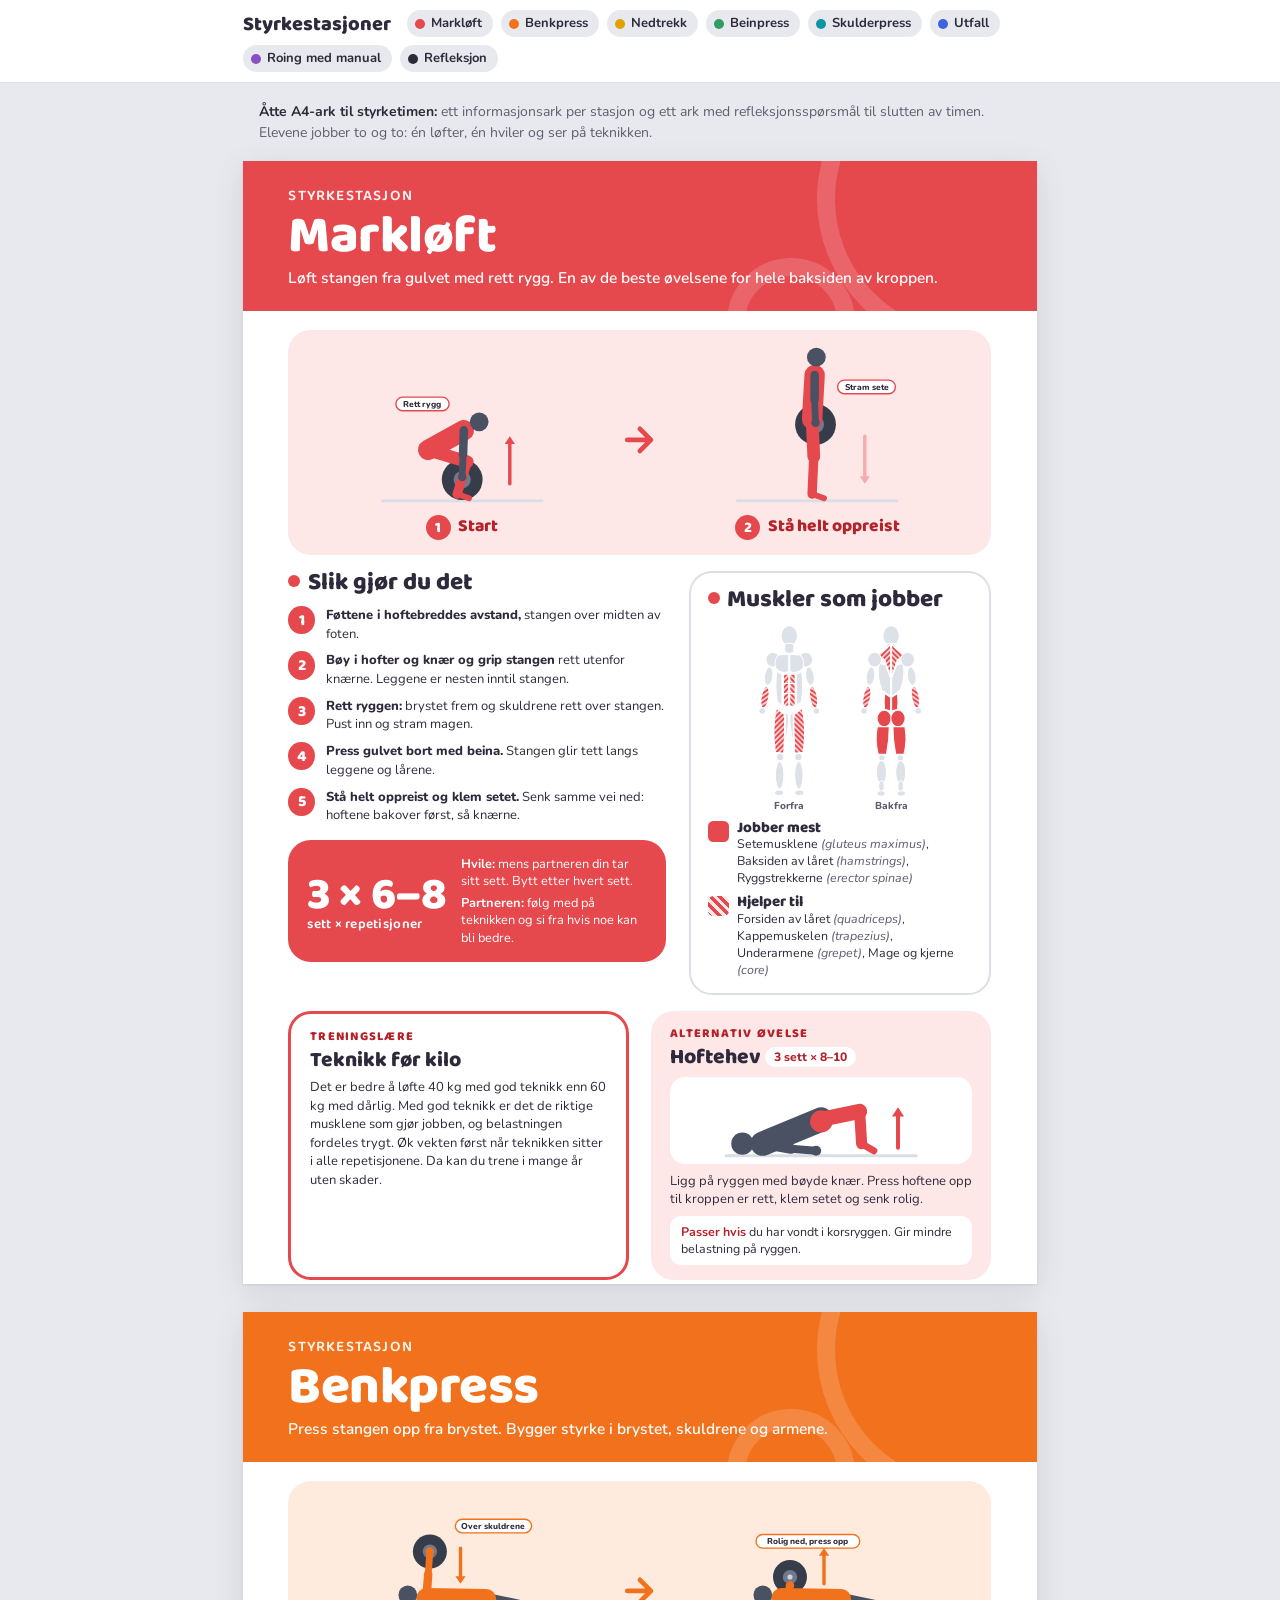
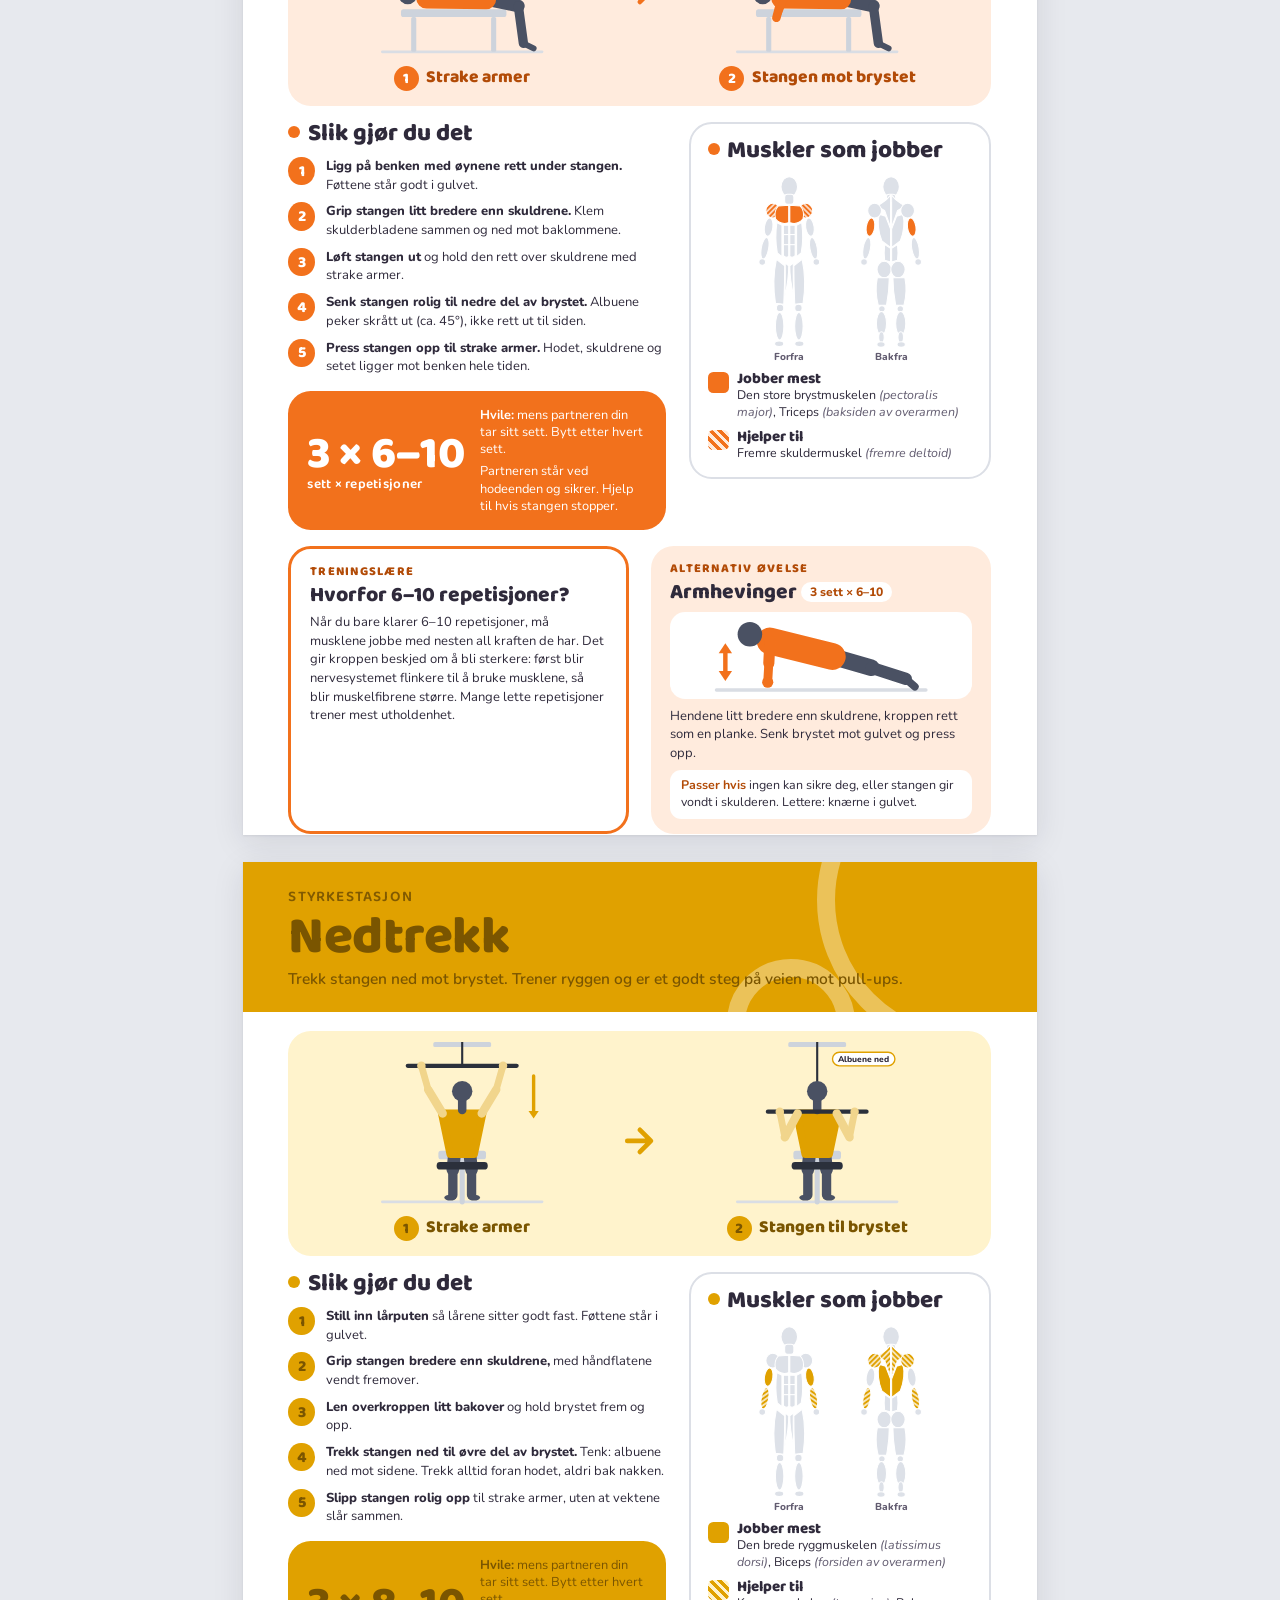
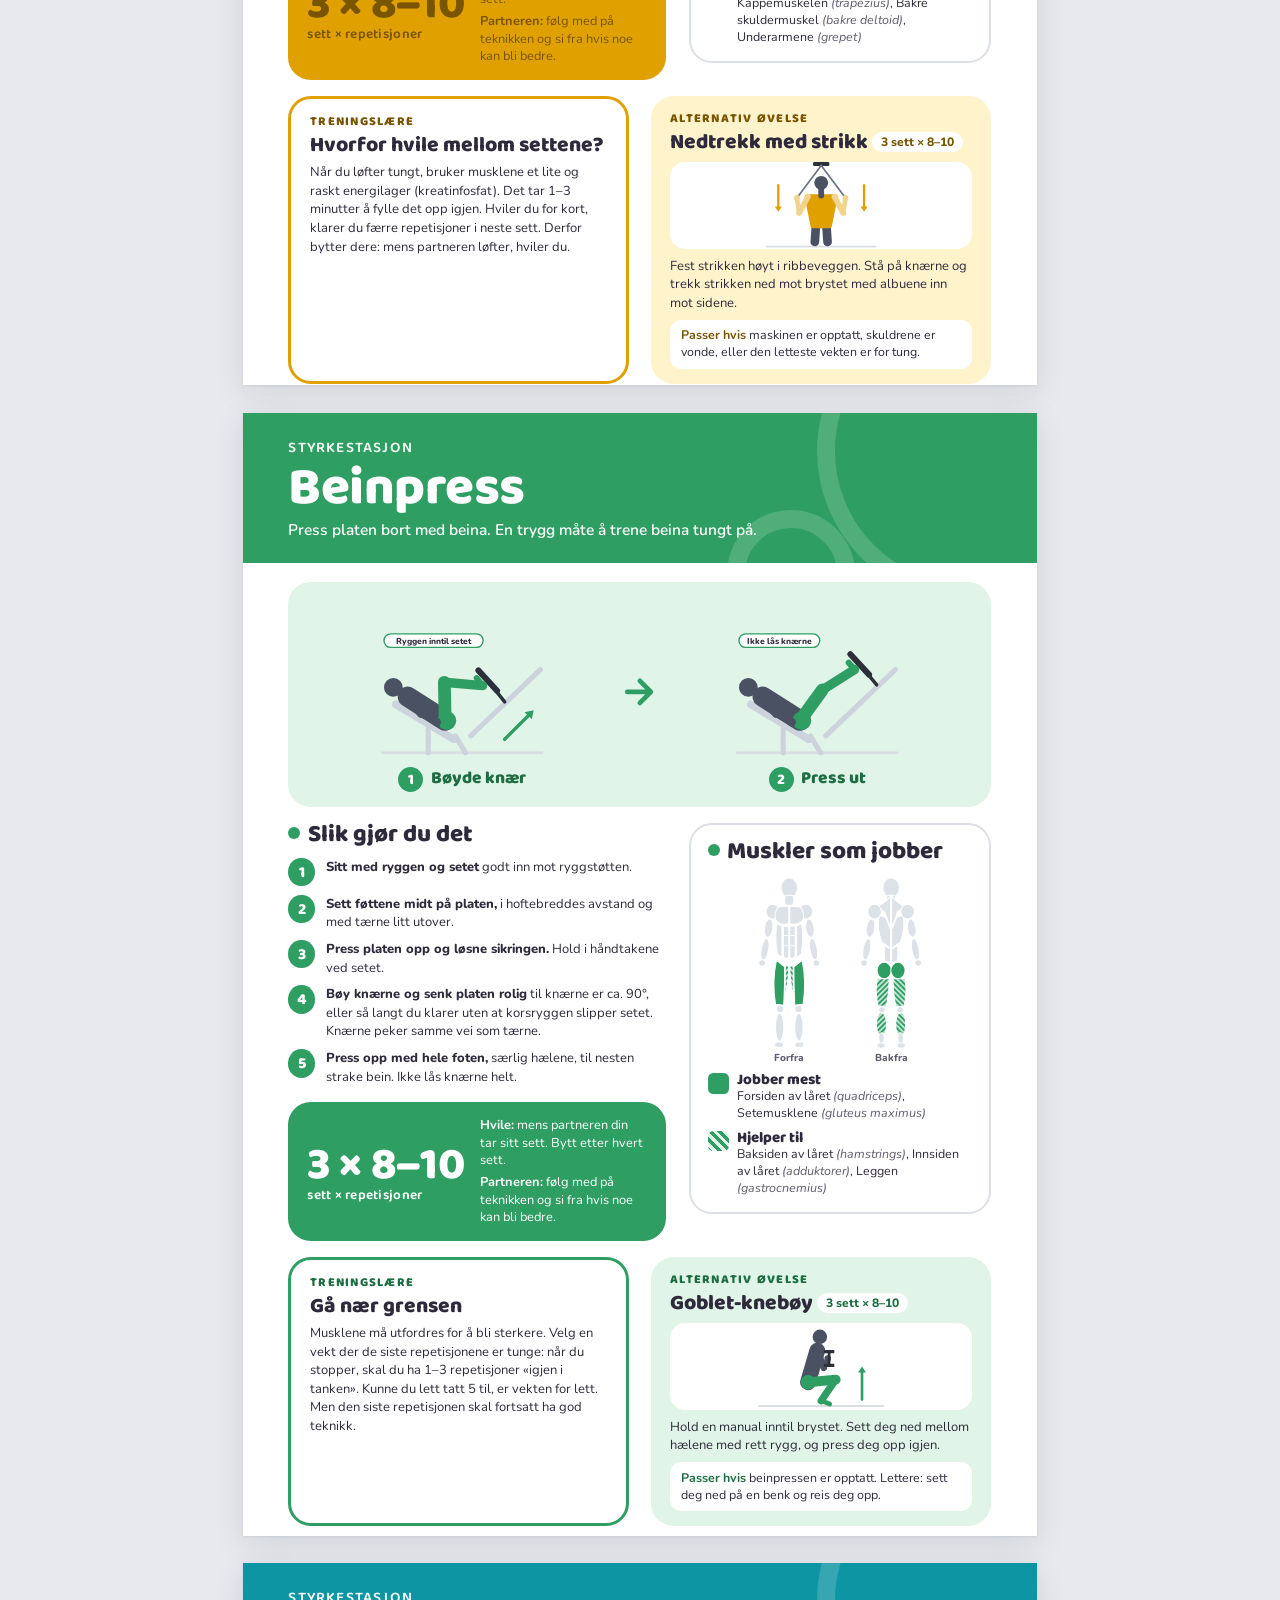
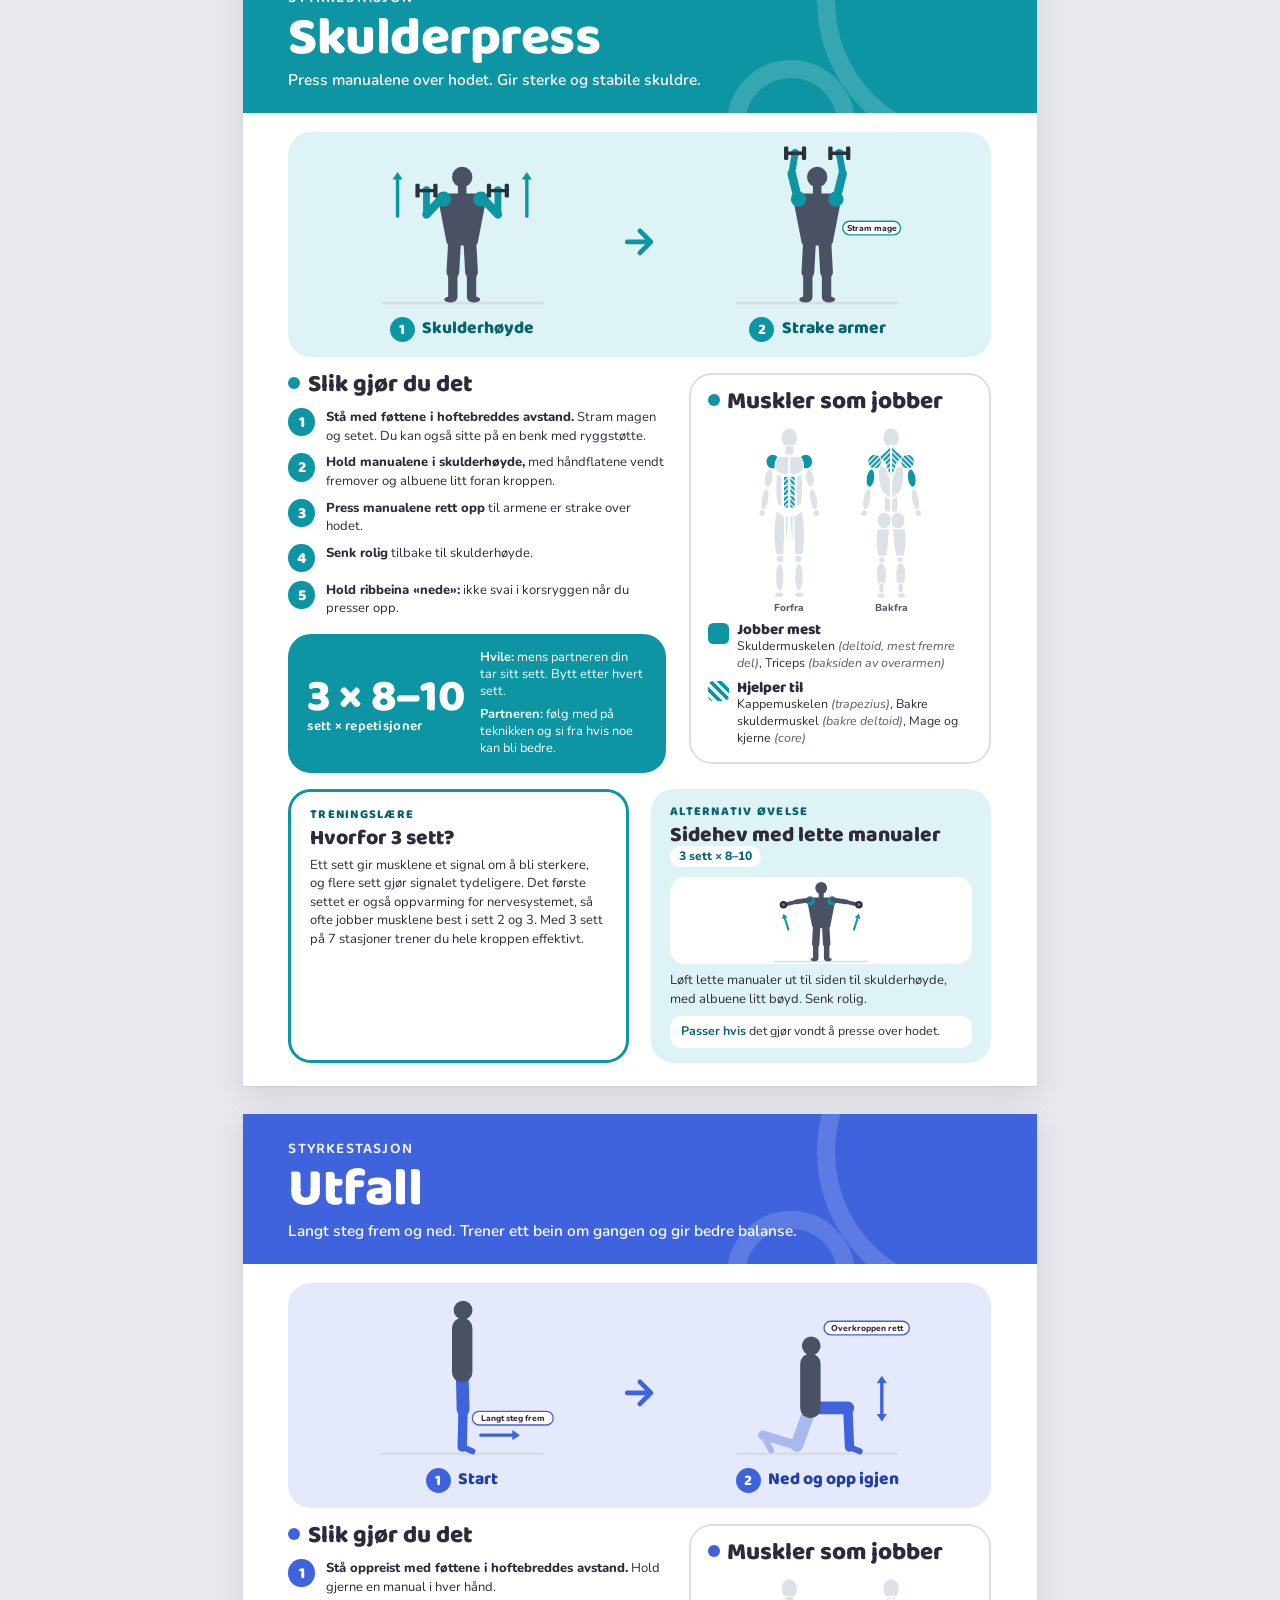
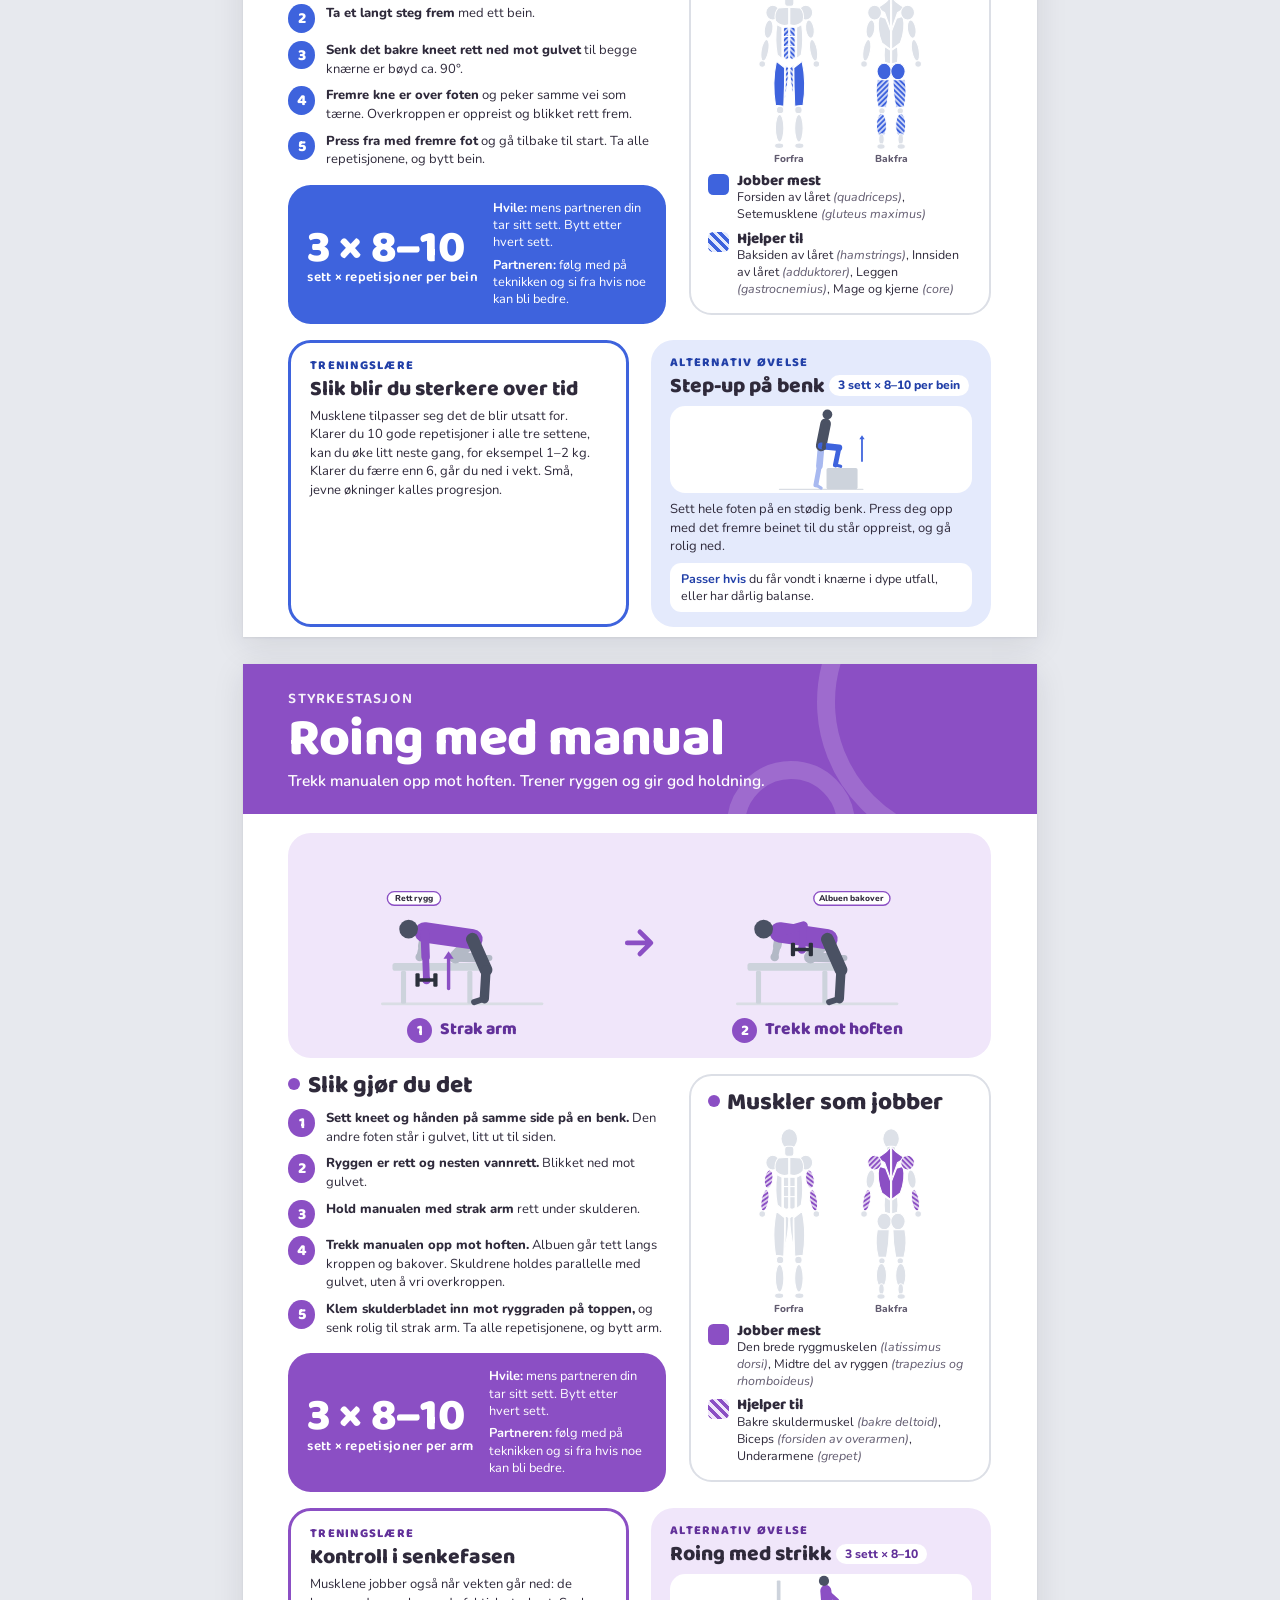
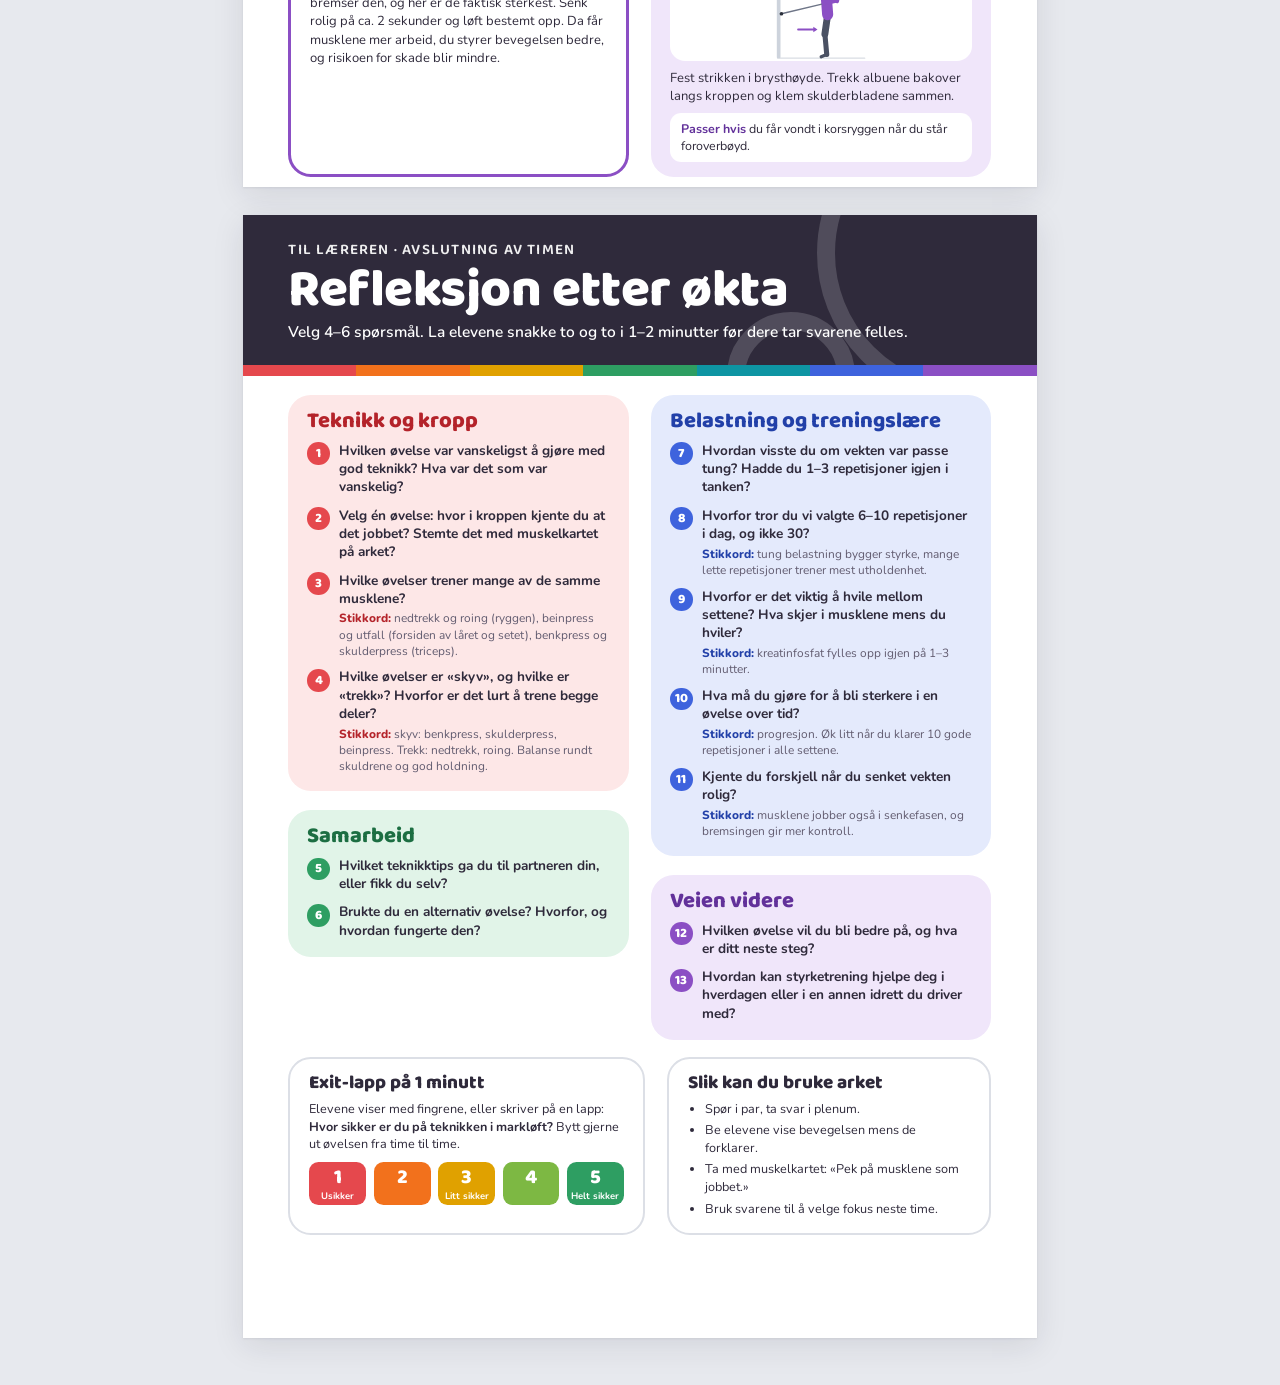
==== stasjonsark/stasjonsark.html @ d94f3e8e "Stasjonsark: sju øvelsesark og refleksjonsark for styrketimen Co-Authored-By: Claude Opus 5.5 <norep" ====
<!doctype html>
<html lang="nb">
<head>
<meta charset="utf-8">
<meta name="viewport" content="width=device-width, initial-scale=1, viewport-fit=cover">
<link rel="stylesheet" href="../src/fonts.css">
<!-- START -->
<title>Styrkestasjoner</title>
<style>
/* Utskriftsark i A4. Hvert ark måles i --mm (1/210 av arkbredden), så det skalerer på skjerm og blir nøyaktig A4 på papir.
   Hver øvelse har sin egen farge: --c (sterk), --cs (lys), --ci (tekst på lys bakgrunn). */
:root {
  --ink: #2F2A3B;
  --muted: #625C70;
  --paper: #FFFFFF;
  --desk: #E7E9EE;
  --line: #DCDFE6;
  --display: "Baloo 2", "Nunito", system-ui, sans-serif;
  --body: "Nunito", system-ui, sans-serif;
  color-scheme: light;
}
* { box-sizing: border-box; }
html { -webkit-print-color-adjust: exact; print-color-adjust: exact; }
body { margin: 0; background: var(--desk); color: var(--ink); font-family: var(--body); }

/* ---------- Skjermvisning: meny og stabel av ark ---------- */
.top {
  position: sticky; top: env(safe-area-inset-top, 0px); z-index: 5;
  background: var(--paper); border-bottom: 1px solid var(--line);
  padding-block: 10px; padding-inline: 16px;
}
.top-in { max-width: 210mm; margin: 0 auto; display: flex; flex-wrap: wrap; gap: 8px; align-items: center; }
.top h1 { font-family: var(--display); font-weight: 800; font-size: 20px; margin: 0 8px 0 0; line-height: 1; }
.chip {
  display: inline-flex; align-items: center; gap: 6px;
  font: 700 13px/1 var(--body); color: var(--ink); text-decoration: none;
  padding: 7px 11px 7px 8px; border-radius: 99px; background: var(--desk);
}
.chip::before { content: ""; width: 10px; height: 10px; border-radius: 50%; background: var(--c); }
.chip:hover, .chip:focus-visible { background: var(--cs); outline: 2px solid var(--c); outline-offset: 0; }
.intro { max-width: 210mm; margin: 18px auto 0; padding-inline: 16px; color: var(--muted); font-size: 14px; line-height: 1.5; }
.intro b { color: var(--ink); }
.stack { display: grid; gap: 28px; justify-items: center; padding-block: 18px 48px; padding-inline: 16px; }

/* ---------- Arket ---------- */
.sheet {
  width: min(210mm, 100%);
  aspect-ratio: 210 / 297;
  background: var(--paper);
  box-shadow: 0 1px 2px rgba(30,30,50,.08), 0 8px 30px rgba(30,30,50,.10);
  container-type: inline-size;
  overflow: hidden;
  scroll-margin-top: 70px;
}
.in {
  --mm: calc(100cqw / 210);
  height: 100%;
  display: flex; flex-direction: column;
  font-size: calc(var(--mm) * 3.55);
  line-height: 1.42;
}
.mm { font-size: calc(var(--mm) * 3.55); }

/* Toppfelt */
.head {
  background: var(--c);
  color: #fff;
  padding: calc(var(--mm)*6.5) calc(var(--mm)*12) calc(var(--mm)*6);
  position: relative; overflow: hidden;
}
.head .ring { position: absolute; border-radius: 50%; border: calc(var(--mm)*5) solid rgba(255,255,255,.16); }
.head .eyebrow { font-family: var(--display); font-weight: 600; font-size: calc(var(--mm)*4); letter-spacing: .08em; text-transform: uppercase; opacity: .92; }
.head h2 { font-family: var(--display); font-weight: 800; font-size: calc(var(--mm)*14); line-height: .9; margin: calc(var(--mm)*1.5) 0 calc(var(--mm)*2); letter-spacing: -.01em; text-wrap: balance; position: relative; }
.head p { margin: 0; font-size: calc(var(--mm)*4.1); font-weight: 600; max-width: calc(var(--mm)*175); position: relative; line-height: 1.3; }
.head.dark-text { color: var(--ci); }
.head.dark-text .ring { border-color: rgba(255,255,255,.35); }

.body { flex: 1; padding: calc(var(--mm)*5) calc(var(--mm)*12) calc(var(--mm)*7); display: flex; flex-direction: column; gap: calc(var(--mm)*4.2); min-height: 0; }

/* Illustrasjon */
.illu { background: var(--cs); border-radius: calc(var(--mm)*6); padding: calc(var(--mm)*3) calc(var(--mm)*6) calc(var(--mm)*4); display: grid; grid-template-columns: 1fr auto 1fr; align-items: center; gap: calc(var(--mm)*2); }
.pose { display: grid; justify-items: center; gap: calc(var(--mm)*1); }
.pose svg { width: 100%; height: calc(var(--mm)*45); display: block; }
.pose .lab { font-family: var(--display); font-weight: 800; font-size: calc(var(--mm)*4.6); color: var(--ci); display: flex; align-items: center; gap: calc(var(--mm)*2); line-height: 1; }
.pose .lab i { font-style: normal; width: calc(var(--mm)*6.6); height: calc(var(--mm)*6.6); border-radius: 50%; background: var(--c); color: #fff; display: grid; place-items: center; font-size: calc(var(--mm)*4); padding-top: calc(var(--mm)*.5); }
.dark-num .pose .lab i, .dark-num .steps li::before { color: var(--ci); }
.illu .then { width: calc(var(--mm)*10); height: calc(var(--mm)*10); color: var(--c); }

/* Midtre rad */
.mid { display: grid; grid-template-columns: 1.25fr 1fr; align-items: start; gap: calc(var(--mm)*6); }
h3 { font-family: var(--display); font-weight: 800; font-size: calc(var(--mm)*6.4); line-height: 1; margin: 0 0 calc(var(--mm)*3); color: var(--ink); }
h3 .dot { display: inline-block; width: .5em; height: .5em; border-radius: 50%; background: var(--c); margin-right: .3em; vertical-align: .08em; }
.steps { list-style: none; margin: 0; padding: 0; counter-reset: s; display: grid; gap: calc(var(--mm)*2.2); font-size: calc(var(--mm)*3.45); }
.steps li { counter-increment: s; display: grid; grid-template-columns: calc(var(--mm)*7) 1fr; gap: calc(var(--mm)*3); align-items: start; }
.steps li::before { content: counter(s); width: calc(var(--mm)*7); height: calc(var(--mm)*7); border-radius: 50%; background: var(--c); color: #fff; font-family: var(--display); font-weight: 800; font-size: calc(var(--mm)*4.2); display: grid; place-items: center; padding-top: calc(var(--mm)*.5); }
.steps b { font-weight: 800; }

.muscles { border: calc(var(--mm)*.6) solid var(--line); border-radius: calc(var(--mm)*6); padding: calc(var(--mm)*4) calc(var(--mm)*4.5) calc(var(--mm)*4); display: flex; flex-direction: column; }
.muscles svg { width: 100%; height: calc(var(--mm)*50); display: block; }
.legend { display: grid; gap: calc(var(--mm)*2); margin-top: calc(var(--mm)*2); }
.legend .row { display: grid; grid-template-columns: calc(var(--mm)*5.5) 1fr; gap: calc(var(--mm)*2.2); align-items: start; }
.legend .sw { width: calc(var(--mm)*5.5); height: calc(var(--mm)*5.5); border-radius: calc(var(--mm)*1.4); background: var(--c); margin-top: calc(var(--mm)*.3); }
.legend .sw.sec { background: repeating-linear-gradient(45deg, var(--c) 0 calc(var(--mm)*.9), var(--cs) calc(var(--mm)*.9) calc(var(--mm)*1.8)); }
.legend .k { font-family: var(--display); font-weight: 800; font-size: calc(var(--mm)*4); line-height: 1.1; }
.legend .v { font-size: calc(var(--mm)*3.3); line-height: 1.35; }
.legend .v em { font-style: italic; color: var(--muted); }

/* Nederste rad */
.low { display: grid; grid-template-columns: 1fr 1fr; gap: calc(var(--mm)*6); flex: 1; min-height: 0; }
.midl { display: flex; flex-direction: column; gap: calc(var(--mm)*4.2); }
.dose { background: var(--c); color: #fff; border-radius: calc(var(--mm)*6); padding: calc(var(--mm)*4) calc(var(--mm)*5); display: grid; grid-template-columns: auto 1fr; gap: calc(var(--mm)*4); align-items: center; }
.dose.dark-text { color: var(--ci); }
.dose .big { font-family: var(--display); font-weight: 800; font-size: calc(var(--mm)*12); line-height: .9; white-space: nowrap; padding-top: calc(var(--mm)*1); }
.dose .big small { display: block; font-size: calc(var(--mm)*3.6); font-weight: 600; letter-spacing: .02em; margin-top: calc(var(--mm)*.5); }
.dose p { margin: 0; font-size: calc(var(--mm)*3.4); line-height: 1.35; }
.dose p + p { margin-top: calc(var(--mm)*1.3); }
.theory { border: calc(var(--mm)*.8) solid var(--c); border-radius: calc(var(--mm)*6); padding: calc(var(--mm)*4) calc(var(--mm)*5); flex: 1; }
.eyebrow-s { font-family: var(--display); font-weight: 800; font-size: calc(var(--mm)*3.3); letter-spacing: .1em; text-transform: uppercase; color: var(--ci); }
.theory h4, .alt h4 { font-family: var(--display); font-weight: 800; font-size: calc(var(--mm)*5.6); line-height: 1.05; margin: calc(var(--mm)*.6) 0 calc(var(--mm)*1.8); }
.theory p, .alt p { margin: 0; font-size: calc(var(--mm)*3.45); line-height: 1.42; }
.theory p + p, .alt p + p { margin-top: calc(var(--mm)*1.6); }
.alt { background: var(--cs); border-radius: calc(var(--mm)*6); padding: calc(var(--mm)*4) calc(var(--mm)*5); display: flex; flex-direction: column; }
.alt svg { width: 100%; height: calc(var(--mm)*23); display: block; margin: calc(var(--mm)*.5) 0 calc(var(--mm)*2); background: var(--paper); border-radius: calc(var(--mm)*4); }
.alt .fit { background: var(--paper); border-radius: calc(var(--mm)*3); padding: calc(var(--mm)*2) calc(var(--mm)*3); margin-top: auto; font-size: calc(var(--mm)*3.3); line-height: 1.35; }
.alt .fit + .fit { margin-top: calc(var(--mm)*1.6); }
.alt .fit b { color: var(--ci); }
.altdose { font-family: var(--body); font-weight: 800; font-size: calc(var(--mm)*3.2); background: var(--paper); color: var(--ci); border-radius: 99px; padding: calc(var(--mm)*.6) calc(var(--mm)*2.4); white-space: nowrap; vertical-align: .2em; }
.alt .gap { flex: 1; min-height: calc(var(--mm)*2); }

/* ---------- Refleksjonsarket ---------- */
.refl .head { background: var(--ink); }
.stripes { display: flex; height: calc(var(--mm)*3); }
.stripes span { flex: 1; }
.refl .body { gap: calc(var(--mm)*4.5); }
.qgrid { display: grid; grid-template-columns: 1fr 1fr; gap: calc(var(--mm)*5) calc(var(--mm)*6); }
.qblock { border-radius: calc(var(--mm)*6); padding: calc(var(--mm)*4) calc(var(--mm)*5) calc(var(--mm)*4.5); background: var(--cs); }
.qblock h3 { font-size: calc(var(--mm)*5.8); margin-bottom: calc(var(--mm)*2.6); color: var(--ci); }
.qblock ol { margin: 0; padding: 0; list-style: none; display: grid; gap: calc(var(--mm)*2.6); }
.qblock li { display: grid; grid-template-columns: calc(var(--mm)*6) 1fr; gap: calc(var(--mm)*2.4); }
.qblock li > i { font-style: normal; width: calc(var(--mm)*6); height: calc(var(--mm)*6); border-radius: 50%; background: var(--c); color: #fff; font-family: var(--display); font-weight: 800; font-size: calc(var(--mm)*3.5); display: grid; place-items: center; padding-top: calc(var(--mm)*.4); margin-top: calc(var(--mm)*.2); }
.qblock .q { font-weight: 700; font-size: calc(var(--mm)*3.6); line-height: 1.35; }
.qblock .h { font-size: calc(var(--mm)*3.15); color: var(--muted); line-height: 1.35; margin-top: calc(var(--mm)*.6); }
.qblock .h b { color: var(--ci); font-weight: 800; }
.tips { display: grid; grid-template-columns: 1.1fr 1fr; gap: calc(var(--mm)*6); }
.tip { border: calc(var(--mm)*.6) solid var(--line); border-radius: calc(var(--mm)*6); padding: calc(var(--mm)*4) calc(var(--mm)*5); }
.tip h4 { font-family: var(--display); font-weight: 800; font-size: calc(var(--mm)*5); margin: 0 0 calc(var(--mm)*1.5); line-height: 1.05; }
.tip p, .tip li { font-size: calc(var(--mm)*3.35); line-height: 1.4; margin: 0; }
.tip ul { margin: 0; padding-left: calc(var(--mm)*4.5); display: grid; gap: calc(var(--mm)*1); }
.scale { display: flex; gap: calc(var(--mm)*2); margin-top: calc(var(--mm)*2.5); }
.scale span { flex: 1; text-align: center; border-radius: calc(var(--mm)*2.5); padding: calc(var(--mm)*1.6) 0 calc(var(--mm)*1); font-family: var(--display); font-weight: 800; font-size: calc(var(--mm)*5.4); line-height: 1; color: #fff; }
.scale span small { display: block; font-family: var(--body); font-weight: 700; font-size: calc(var(--mm)*2.5); margin-top: calc(var(--mm)*.6); line-height: 1.1; }

@media (prefers-reduced-motion: no-preference) { html { scroll-behavior: smooth; } }

/* ---------- Utskrift ---------- */
@page { size: A4; margin: 0; }
@media print {
  body { background: #fff; }
  .top, .intro { display: none; }
  .stack { display: block; padding: 0; }
  .sheet { width: 210mm; height: 297mm; aspect-ratio: auto; box-shadow: none; break-after: page; }
  .sheet:last-child { break-after: auto; }
}
</style>
</head>
<body>
<header class="top">
  <nav class="top-in" id="nav" aria-label="Øvelser"><h1>Styrkestasjoner</h1></nav>
</header>
<p class="intro"><b>Åtte A4-ark til styrketimen:</b> ett informasjonsark per stasjon og ett ark med refleksjonsspørsmål til slutten av timen. Elevene jobber to og to: én løfter, én hviler og ser på teknikken.</p>
<main class="stack" id="stack"></main>

<script>
/* ============ Farger og tegnehjelpere ============ */
const NEUTRAL = { body: "#4A5163", far: "#B3B9C6", eq: "#2B303B", eq2: "#CDD3DC", plate: "#363C4A", hub: "#717A8C", floor: "#D9DDE4", band: "#6E7587" };

function tint(hex, a) { // blander fargen med hvitt; a = andel farge
  const n = parseInt(hex.slice(1), 16), r = n >> 16, g = (n >> 8) & 255, b = n & 255;
  const m = (c) => Math.round(c * a + 255 * (1 - a)).toString(16).padStart(2, "0");
  return "#" + m(r) + m(g) + m(b);
}

function pen(hi) {
  const P = NEUTRAL, hi2 = tint(hi, .45);
  const ln = (a, b, w, c) => `<line x1="${a[0]}" y1="${a[1]}" x2="${b[0]}" y2="${b[1]}" stroke="${c}" stroke-width="${w}" stroke-linecap="round"/>`;
  const circ = (p, r, c) => `<circle cx="${p[0]}" cy="${p[1]}" r="${r}" fill="${c}"/>`;
  const rect = (x, y, w, h, c, rx = 2) => `<rect x="${x}" y="${y}" width="${w}" height="${h}" rx="${rx}" fill="${c}"/>`;
  const d = {
    hi, hi2, ...P, ln, circ, rect,
    floor: (y) => ln([6, y], [194, y], 3, P.floor),
    leg: (h, k, a, t, c) => ln(h, k, 15, c) + ln(k, a, 11, c) + ln(a, t, 7, c),
    arm: (s, e, h, c) => ln(s, e, 10, c) + ln(e, h, 8, c) + circ(h, 5, c),
    torso: (h, s, c) => ln(h, s, 24, c),
    head: (p, c) => circ(p, 11, c),
    plate: (p, r) => circ(p, r, P.plate) + circ(p, r * .42, P.hub) + circ(p, 3, P.eq2),
    dbH: (p) => ln([p[0] - 8, p[1]], [p[0] + 8, p[1]], 4, P.eq) + rect(p[0] - 13, p[1] - 8, 5, 16, P.eq, 1.5) + rect(p[0] + 8, p[1] - 8, 5, 16, P.eq, 1.5),
    dbV: (p) => ln([p[0], p[1] - 8], [p[0], p[1] + 8], 4, P.eq) + rect(p[0] - 8, p[1] - 13, 16, 5, P.eq, 1.5) + rect(p[0] - 8, p[1] + 8, 16, 5, P.eq, 1.5),
    dbEnd: (p) => circ(p, 7.5, P.eq) + circ(p, 3, P.hub),
    arrow(a, b, c, both) {
      const dx = b[0] - a[0], dy = b[1] - a[1], L = Math.hypot(dx, dy), ux = dx / L, uy = dy / L, nx = -uy, ny = ux;
      const head = (p, s) => `<polygon points="${p[0]},${p[1]} ${p[0] - s * 9 * ux + 6 * nx},${p[1] - s * 9 * uy + 6 * ny} ${p[0] - s * 9 * ux - 6 * nx},${p[1] - s * 9 * uy - 6 * ny}" fill="${c}"/>`;
      const a2 = both ? [a[0] + 6 * ux, a[1] + 6 * uy] : a, b2 = [b[0] - 6 * ux, b[1] - 6 * uy];
      return ln(a2, b2, 4, c) + head(b, 1) + (both ? head(a, -1) : "");
    },
    tag(x, y, text) {
      const w = text.length * 5.4 + 14;
      return `<g><rect x="${x}" y="${y - 8}" width="${w}" height="16" rx="8" fill="#fff" stroke="${hi}" stroke-width="1.6"/><text x="${x + w / 2}" y="${y + 3.6}" text-anchor="middle" font-family="Nunito, sans-serif" font-weight="800" font-size="10" fill="#2F2A3B">${text}</text></g>`;
    },
    // Figur forfra
    ftorso: (cx, sy, wy, c) => `<path d="M${cx - 24},${sy} L${cx + 24},${sy} L${cx + 14},${wy} L${cx - 14},${wy} Z" fill="${c}" stroke="${c}" stroke-width="9" stroke-linejoin="round"/>`,
    fhead: (cx, y, c) => ln([cx, y], [cx, y + 22], 10, c) + circ([cx, y], 12, c),
    flegs(hy, ky, ay, c, kneel) {
      let s = ln([91, hy], [89, ky], 15, c) + ln([109, hy], [111, ky], 15, c);
      if (!kneel) s += ln([89, ky], [89, ay], 11, c) + ln([111, ky], [111, ay], 11, c) + `<ellipse cx="86" cy="${ay + 3}" rx="7" ry="3.5" fill="${c}"/><ellipse cx="114" cy="${ay + 3}" rx="7" ry="3.5" fill="${c}"/>`;
      return s;
    },
  };
  return d;
}

function poseSvg(color, pose) {
  const d = pen(color);
  return `<svg viewBox="${pose.vb || "0 0 200 200"}" role="img" aria-label="${pose.label}">${pose.draw(d)}</svg>`;
}

/* ============ Muskelkart (forfra og bakfra) ============ */
const MAP = {
  front: {
    mid: `<ellipse cx="50" cy="14" rx="9" ry="11" class="n"/><rect x="45" y="22" width="10" height="11" rx="3" class="n"/>`,
    side: [
      ["delts_f", `<ellipse cx="32" cy="40" rx="7.5" ry="8"/>`],
      ["pecs", `<path d="M49.4,34 L38,35 Q33,40 35,49 Q41,56 49.4,53 Z"/>`],
      ["biceps", `<ellipse cx="27.5" cy="58" rx="4.6" ry="10" transform="rotate(8 27.5 58)"/>`],
      ["forearms", `<ellipse cx="23.5" cy="81" rx="4" ry="12" transform="rotate(10 23.5 81)"/>`],
      ["", `<circle cx="20.5" cy="96" r="3.6"/>`],
      ["abs", `<path d="M43.6,56 L49.4,56 L49.4,90 Q46,92 43.6,89 Z"/>`],
      ["obliques", `<path d="M42,56 L36.5,53 Q34,70 37,86 L42,90 Z"/>`],
      ["quads", `<path d="M36,93 Q31,116 35,141 L44,142 Q45,120 45,100 Z"/>`],
      ["adductors", `<path d="M45.6,97 L49.4,100 Q49.6,114 45,134 Q46,118 45.6,97 Z"/>`],
      ["", `<circle cx="40" cy="146" r="4"/>`],
      ["", `<ellipse cx="39.5" cy="166" rx="4.6" ry="15"/>`],
      ["", `<ellipse cx="39" cy="185" rx="5" ry="3"/>`],
    ],
    deco: `<g stroke="#fff" stroke-width="1.2"><line x1="43.6" y1="66" x2="56.4" y2="66"/><line x1="43.6" y1="77" x2="56.4" y2="77"/></g>`,
  },
  back: {
    mid: `<ellipse cx="50" cy="14" rx="9" ry="11" class="n"/><rect x="45" y="22" width="10" height="9" rx="3" class="n"/>`,
    side: [
      ["lats", `<path d="M37,44 Q34,58 40,73 L49.4,80 L49.4,60 L44,46 Z"/>`],
      ["traps", `<path d="M49.4,23 L45,28 Q40,32 35,35 L43,40 L49.4,58 Z"/>`],
      ["delts_b", `<ellipse cx="32" cy="40" rx="7.5" ry="8"/>`],
      ["triceps", `<ellipse cx="27.5" cy="58" rx="4.6" ry="10" transform="rotate(8 27.5 58)"/>`],
      ["forearms", `<ellipse cx="23.5" cy="81" rx="4" ry="12" transform="rotate(10 23.5 81)"/>`],
      ["", `<circle cx="20.5" cy="96" r="3.6"/>`],
      ["lowerback", `<path d="M49.4,81 L43,77 Q42,86 43,94 L49.4,96 Z"/>`],
      ["glutes", `<ellipse cx="42.5" cy="104" rx="7.8" ry="9"/>`],
      ["hamstrings", `<path d="M35,113 Q32,128 36,143 L45,143 Q48,127 48,113 Z"/>`],
      ["", `<circle cx="40" cy="147" r="3.5"/>`],
      ["calves", `<ellipse cx="39.5" cy="163" rx="5.5" ry="13"/>`],
      ["", `<ellipse cx="39.5" cy="178" rx="3" ry="6"/>`],
      ["", `<ellipse cx="39" cy="186" rx="4.5" ry="3"/>`],
    ],
    deco: "",
  },
};

function muscleSvg(id, color, prim, sec) {
  const soft = tint(color, .28);
  const fill = (k) => prim.includes(k) ? color : sec.includes(k) ? `url(#h-${id})` : "#DDE1E8";
  const view = (v) => {
    const parts = MAP[v].side.map(([k, el]) => el.replace(/^<(\w+)/, `<$1 fill="${fill(k)}"`)).join("");
    return `<g stroke="#fff" stroke-width="1.1">${MAP[v].mid.replaceAll('class="n"', 'fill="#DDE1E8"')}${parts}<g transform="translate(100 0) scale(-1 1)">${parts}</g></g>${MAP[v].deco}`;
  };
  return `<svg viewBox="0 0 215 206" role="img" aria-label="Muskelkart forfra og bakfra">
    <defs><pattern id="h-${id}" width="4" height="4" patternUnits="userSpaceOnUse" patternTransform="rotate(45)"><rect width="4" height="4" fill="${soft}"/><rect width="2" height="4" fill="${color}"/></pattern></defs>
    <g transform="translate(2 0)">${view("front")}</g>
    <g transform="translate(113 0)">${view("back")}</g>
    <text x="52" y="203" text-anchor="middle" font-family="Baloo 2, sans-serif" font-weight="800" font-size="11" fill="#625C70">Forfra</text>
    <text x="163" y="203" text-anchor="middle" font-family="Baloo 2, sans-serif" font-weight="800" font-size="11" fill="#625C70">Bakfra</text>
  </svg>`;
}

/* ============ Øvelsene ============ */
const M = {
  glutes: ["Setemusklene", "gluteus maximus"],
  hamstrings: ["Baksiden av låret", "hamstrings"],
  lowerback: ["Ryggstrekkerne", "erector spinae"],
  quads: ["Forsiden av låret", "quadriceps"],
  traps: ["Kappemuskelen", "trapezius"],
  forearms: ["Underarmene", "grepet"],
  abs: ["Mage og kjerne", "core"],
  obliques: ["Skrå magemuskler", "obliques"],
  pecs: ["Den store brystmuskelen", "pectoralis major"],
  triceps: ["Triceps", "baksiden av overarmen"],
  delts_f: ["Fremre skuldermuskel", "fremre deltoid"],
  delts_b: ["Bakre skuldermuskel", "bakre deltoid"],
  lats: ["Den brede ryggmuskelen", "latissimus dorsi"],
  biceps: ["Biceps", "forsiden av overarmen"],
  adductors: ["Innsiden av låret", "adduktorer"],
  calves: ["Leggen", "gastrocnemius"],
};

const EX = [
{
  id: "markloft", name: "Markløft", color: "#E5484D", soft: "#FDE7E7", ink: "#B4232A",
  sub: "Løft stangen fra gulvet med rett rygg. En av de beste øvelsene for hele baksiden av kroppen.",
  reps: "6–8",
  poses: [
    { label: "Start", draw: (d) => d.floor(188) + d.plate([100, 163], 24) + d.leg([60, 128], [106, 142], [94, 180], [108, 185], d.hi) + d.torso([60, 128], [102, 105], d.hi) + d.head([120, 95], d.body) + d.arm([102, 105], [101, 134], [100, 160], d.body) + d.arrow([156, 168], [156, 112], d.hi) + d.tag(22, 74, "Rett rygg") },
    { label: "Stå helt oppreist", draw: (d) => d.floor(188) + d.plate([98, 98], 24) + d.leg([94, 92], [96, 136], [94, 180], [108, 185], d.hi) + d.torso([94, 92], [97, 40], d.hi) + d.head([99, 19], d.body) + d.arm([97, 40], [97, 69], [98, 96], d.body) + d.arrow([156, 112], [156, 168], d.hi2) + d.tag(124, 54, "Stram sete") },
  ],
  prim: ["glutes", "hamstrings", "lowerback"], sec: ["quads", "traps", "forearms", "abs"],
  steps: [
    ["Føttene i hoftebreddes avstand,", "stangen over midten av foten."],
    ["Bøy i hofter og knær og grip stangen", "rett utenfor knærne. Leggene er nesten inntil stangen."],
    ["Rett ryggen:", "brystet frem og skuldrene rett over stangen. Pust inn og stram magen."],
    ["Press gulvet bort med beina.", "Stangen glir tett langs leggene og lårene."],
    ["Stå helt oppreist og klem setet.", "Senk samme vei ned: hoftene bakover først, så knærne."],
  ],
  theory: { t: "Teknikk før kilo", p: [
    "Det er bedre å løfte 40 kg med god teknikk enn 60 kg med dårlig. Med god teknikk er det de riktige musklene som gjør jobben, og belastningen fordeles trygt. Øk vekten først når teknikken sitter i alle repetisjonene. Da kan du trene i mange år uten skader.",
  ]},
  alt: { name: "Hoftehev", vb: "0 62 200 86",
    draw: (d) => d.floor(140) + d.arm([42, 128], [70, 133], [95, 135], d.body) + d.torso([100, 104], [42, 128], d.body) + d.leg([100, 104], [138, 96], [140, 128], [152, 135], d.hi) + d.circ([100, 106], 11, d.hi) + d.head([22, 128], d.body) + d.arrow([176, 132], [176, 92], d.hi),
    text: "Ligg på ryggen med bøyde knær. Press hoftene opp til kroppen er rett, klem setet og senk rolig.",
    fit: "du har vondt i korsryggen. Gir mindre belastning på ryggen.",
    reps: "3 sett × 8–10" },
},
{
  id: "benkpress", name: "Benkpress", color: "#F2711C", soft: "#FFEBDD", ink: "#B24B07",
  sub: "Press stangen opp fra brystet. Bygger styrke i brystet, skuldrene og armene.",
  reps: "6–10", partner: "Partneren står ved hodeenden og sikrer. Hjelp til hvis stangen stopper.",
  poses: [
    { label: "Strake armer", draw: (d) => d.floor(188) + d.rect(28, 138, 124, 9, d.eq2, 3) + d.rect(40, 147, 6, 41, d.eq2) + d.rect(134, 147, 6, 41, d.eq2) + d.plate([62, 70], 20) + d.leg([128, 126], [166, 134], [172, 178], [184, 184], d.body) + d.torso([128, 126], [58, 125], d.hi) + d.head([36, 121], d.body) + d.arm([58, 125], [60, 97], [62, 70], d.hi) + d.arrow([98, 66], [98, 108], d.hi) + d.tag(92, 40, "Over skuldrene") },
    { label: "Stangen mot brystet", draw: (d) => d.floor(188) + d.rect(28, 138, 124, 9, d.eq2, 3) + d.rect(40, 147, 6, 41, d.eq2) + d.rect(134, 147, 6, 41, d.eq2) + d.plate([68, 100], 20) + d.leg([128, 126], [166, 134], [172, 178], [184, 184], d.body) + d.torso([128, 126], [58, 125], d.hi) + d.head([36, 121], d.body) + d.arm([58, 125], [52, 148], [68, 110], d.hi) + d.arrow([108, 108], [108, 66], d.hi) + d.tag(28, 58, "Rolig ned, press opp") },
  ],
  prim: ["pecs", "triceps"], sec: ["delts_f"],
  steps: [
    ["Ligg på benken med øynene rett under stangen.", "Føttene står godt i gulvet."],
    ["Grip stangen litt bredere enn skuldrene.", "Klem skulderbladene sammen og ned mot baklommene."],
    ["Løft stangen ut", "og hold den rett over skuldrene med strake armer."],
    ["Senk stangen rolig til nedre del av brystet.", "Albuene peker skrått ut (ca. 45°), ikke rett ut til siden."],
    ["Press stangen opp til strake armer.", "Hodet, skuldrene og setet ligger mot benken hele tiden."],
  ],
  theory: { t: "Hvorfor 6–10 repetisjoner?", p: [
    "Når du bare klarer 6–10 repetisjoner, må musklene jobbe med nesten all kraften de har. Det gir kroppen beskjed om å bli sterkere: først blir nervesystemet flinkere til å bruke musklene, så blir muskelfibrene større. Mange lette repetisjoner trener mest utholdenhet.",
  ]},
  alt: { name: "Armhevinger", vb: "0 70 200 78",
    draw: (d) => d.floor(140) + d.leg([110, 110], [145, 120], [176, 130], [184, 137], d.body) + d.torso([110, 110], [54, 96], d.hi) + d.head([36, 90], d.body) + d.arm([54, 96], [53, 116], [52, 133], d.hi) + d.arrow([14, 98], [14, 132], d.hi, true),
    text: "Hendene litt bredere enn skuldrene, kroppen rett som en planke. Senk brystet mot gulvet og press opp.",
    fit: "ingen kan sikre deg, eller stangen gir vondt i skulderen. Lettere: knærne i gulvet.",
    reps: "3 sett × 6–10" },
},
{
  id: "nedtrekk", name: "Nedtrekk", color: "#E0A100", soft: "#FFF3CC", ink: "#7A5500", darkText: true,
  sub: "Trekk stangen ned mot brystet. Trener ryggen og er et godt steg på veien mot pull-ups.",
  reps: "8–10",
  poses: [
    { label: "Strake armer", draw: (d) => d.floor(188) + d.rect(66, 0, 68, 6, d.eq2, 2) + d.ln([100, 0], [100, 28], 2.5, d.eq) + d.rect(72, 128, 56, 10, d.eq2, 3) + d.ln([100, 138], [100, 188], 6, d.eq2) + d.flegs(132, 150, 180, d.body) + d.rect(70, 141, 60, 9, d.eq, 4) + d.ftorso(100, 84, 132, d.hi) + d.fhead(100, 58, d.body) + d.ln([36, 28], [164, 28], 5, d.eq) + d.arm([77, 84], [60, 56], [52, 28], d.hi2) + d.arm([123, 84], [140, 56], [148, 28], d.hi2) + d.arrow([184, 40], [184, 90], d.hi) },
    { label: "Stangen til brystet", draw: (d) => d.floor(188) + d.rect(66, 0, 68, 6, d.eq2, 2) + d.ln([100, 0], [100, 52], 2.5, d.eq) + d.rect(72, 128, 56, 10, d.eq2, 3) + d.ln([100, 138], [100, 188], 6, d.eq2) + d.flegs(132, 150, 180, d.body) + d.rect(70, 141, 60, 9, d.eq, 4) + d.ftorso(100, 84, 132, d.hi) + d.fhead(100, 58, d.body) + d.ln([42, 82], [158, 82], 5, d.eq) + d.arm([77, 84], [62, 112], [56, 82], d.hi2) + d.arm([123, 84], [138, 112], [144, 82], d.hi2) + d.tag(118, 20, "Albuene ned") },
  ],
  prim: ["lats", "biceps"], sec: ["traps", "delts_b", "forearms"],
  steps: [
    ["Still inn lårputen", "så lårene sitter godt fast. Føttene står i gulvet."],
    ["Grip stangen bredere enn skuldrene,", "med håndflatene vendt fremover."],
    ["Len overkroppen litt bakover", "og hold brystet frem og opp."],
    ["Trekk stangen ned til øvre del av brystet.", "Tenk: albuene ned mot sidene. Trekk alltid foran hodet, aldri bak nakken."],
    ["Slipp stangen rolig opp", "til strake armer, uten at vektene slår sammen."],
  ],
  theory: { t: "Hvorfor hvile mellom settene?", p: [
    "Når du løfter tungt, bruker musklene et lite og raskt energilager (kreatinfosfat). Det tar 1–3 minutter å fylle det opp igjen. Hviler du for kort, klarer du færre repetisjoner i neste sett. Derfor bytter dere: mens partneren løfter, hviler du.",
  ]},
  alt: { name: "Nedtrekk med strikk", vb: "0 0 200 150",
    draw: (d) => d.floor(146) + d.rect(86, 0, 28, 7, d.eq, 2) + d.flegs(110, 138, 0, d.body, true) + d.ftorso(100, 60, 110, d.hi) + d.fhead(100, 36, d.body) + d.ln([100, 6], [58, 62], 3, d.band) + d.ln([100, 6], [142, 62], 3, d.band) + d.arm([77, 60], [62, 88], [58, 62], d.hi2) + d.arm([123, 60], [138, 88], [142, 62], d.hi2) + d.arrow([26, 40], [26, 86], d.hi) + d.arrow([174, 40], [174, 86], d.hi),
    text: "Fest strikken høyt i ribbeveggen. Stå på knærne og trekk strikken ned mot brystet med albuene inn mot sidene.",
    fit: "maskinen er opptatt, skuldrene er vonde, eller den letteste vekten er for tung.",
    reps: "3 sett × 8–10" },
},
{
  id: "beinpress", name: "Beinpress", color: "#2E9E62", soft: "#E1F4E8", ink: "#1C6E42",
  sub: "Press platen bort med beina. En trygg måte å trene beina tungt på.",
  reps: "8–10",
  poses: [
    { label: "Bøyde knær", draw: (d) => d.floor(188) + d.ln([110, 168], [192, 90], 6, d.eq2) + d.ln([60, 160], [60, 188], 6, d.eq2) + d.ln([92, 168], [104, 188], 6, d.eq2) + d.ln([22, 131], [90, 172], 9, d.eq2) + d.ln([130, 103], [150, 128], 4, d.eq) + d.ln([119, 91], [141, 115], 7, d.eq) + d.torso([80, 150], [36, 122], d.body) + d.head([19, 111], d.body) + d.circ([82, 150], 11, d.hi) + d.leg([80, 150], [79, 105], [124, 109], [117, 100], d.hi) + d.arm([36, 122], [52, 142], [70, 152], d.body) + d.arrow([150, 172], [184, 138], d.hi) + d.tag(8, 56, "Ryggen inntil setet") },
    { label: "Press ut", draw: (d) => d.floor(188) + d.ln([110, 168], [192, 90], 6, d.eq2) + d.ln([60, 160], [60, 188], 6, d.eq2) + d.ln([92, 168], [104, 188], 6, d.eq2) + d.ln([22, 131], [90, 172], 9, d.eq2) + d.ln([150, 84], [170, 108], 4, d.eq) + d.ln([139, 72], [161, 96], 7, d.eq) + d.torso([80, 150], [36, 122], d.body) + d.head([19, 111], d.body) + d.circ([82, 150], 11, d.hi) + d.leg([80, 150], [106, 114], [144, 90], [137, 82], d.hi) + d.arm([36, 122], [52, 142], [70, 152], d.body) + d.tag(8, 56, "Ikke lås knærne") },
  ],
  prim: ["quads", "glutes"], sec: ["hamstrings", "adductors", "calves"],
  steps: [
    ["Sitt med ryggen og setet", "godt inn mot ryggstøtten."],
    ["Sett føttene midt på platen,", "i hoftebreddes avstand og med tærne litt utover."],
    ["Press platen opp og løsne sikringen.", "Hold i håndtakene ved setet."],
    ["Bøy knærne og senk platen rolig", "til knærne er ca. 90°, eller så langt du klarer uten at korsryggen slipper setet. Knærne peker samme vei som tærne."],
    ["Press opp med hele foten,", "særlig hælene, til nesten strake bein. Ikke lås knærne helt."],
  ],
  theory: { t: "Gå nær grensen", p: [
    "Musklene må utfordres for å bli sterkere. Velg en vekt der de siste repetisjonene er tunge: når du stopper, skal du ha 1–3 repetisjoner «igjen i tanken». Kunne du lett tatt 5 til, er vekten for lett. Men den siste repetisjonen skal fortsatt ha god teknikk.",
  ]},
  alt: { name: "Goblet-knebøy", vb: "0 14 200 132",
    draw: (d) => d.floor(140) + d.torso([80, 104], [94, 56], d.body) + d.head([98, 35], d.body) + d.circ([80, 104], 11, d.hi) + d.leg([80, 104], [122, 100], [100, 132], [113, 137], d.hi) + d.arm([94, 56], [104, 82], [110, 68], d.body) + d.dbV([112, 68]) + d.arrow([162, 130], [162, 80], d.hi),
    text: "Hold en manual inntil brystet. Sett deg ned mellom hælene med rett rygg, og press deg opp igjen.",
    fit: "beinpressen er opptatt. Lettere: sett deg ned på en benk og reis deg opp.",
    reps: "3 sett × 8–10" },
},
{
  id: "skulderpress", name: "Skulderpress", color: "#0E95A3", soft: "#DDF3F5", ink: "#076570",
  sub: "Press manualene over hodet. Gir sterke og stabile skuldre.",
  reps: "8–10",
  poses: [
    { label: "Skulderhøyde", draw: (d) => d.floor(188) + d.flegs(116, 152, 181, d.body) + d.ftorso(100, 64, 116, d.body) + d.fhead(100, 40, d.body) + d.circ([78, 66], 9, d.hi) + d.circ([122, 66], 9, d.hi) + d.arm([77, 64], [58, 84], [58, 56], d.hi) + d.arm([123, 64], [142, 84], [142, 56], d.hi) + d.dbH([58, 56]) + d.dbH([142, 56]) + d.arrow([24, 86], [24, 34], d.hi) + d.arrow([176, 86], [176, 34], d.hi) },
    { label: "Strake armer", draw: (d) => d.floor(188) + d.flegs(116, 152, 181, d.body) + d.ftorso(100, 64, 116, d.body) + d.fhead(100, 40, d.body) + d.circ([78, 66], 9, d.hi) + d.circ([122, 66], 9, d.hi) + d.arm([77, 64], [70, 36], [74, 12], d.hi) + d.arm([123, 64], [130, 36], [126, 12], d.hi) + d.dbH([74, 12]) + d.dbH([126, 12]) + d.tag(130, 100, "Stram mage") },
  ],
  prim: ["delts_f", "triceps"], sec: ["traps", "delts_b", "abs"],
  labels: { delts_f: ["Skuldermuskelen", "deltoid, mest fremre del"] },
  steps: [
    ["Stå med føttene i hoftebreddes avstand.", "Stram magen og setet. Du kan også sitte på en benk med ryggstøtte."],
    ["Hold manualene i skulderhøyde,", "med håndflatene vendt fremover og albuene litt foran kroppen."],
    ["Press manualene rett opp", "til armene er strake over hodet."],
    ["Senk rolig", "tilbake til skulderhøyde."],
    ["Hold ribbeina «nede»:", "ikke svai i korsryggen når du presser opp."],
  ],
  theory: { t: "Hvorfor 3 sett?", p: [
    "Ett sett gir musklene et signal om å bli sterkere, og flere sett gjør signalet tydeligere. Det første settet er også oppvarming for nervesystemet, så ofte jobber musklene best i sett 2 og 3. Med 3 sett på 7 stasjoner trener du hele kroppen effektivt.",
  ]},
  alt: { name: "Sidehev med lette manualer", vb: "0 18 200 175",
    draw: (d) => d.floor(188) + d.flegs(116, 152, 181, d.body) + d.ftorso(100, 64, 116, d.body) + d.fhead(100, 40, d.body) + d.circ([78, 66], 9, d.hi) + d.circ([122, 66], 9, d.hi) + d.arm([77, 64], [50, 68], [24, 74], d.body) + d.arm([123, 64], [150, 68], [176, 74], d.body) + d.dbEnd([24, 74]) + d.dbEnd([176, 74]) + d.arrow([34, 124], [24, 92], d.hi) + d.arrow([166, 124], [176, 92], d.hi),
    text: "Løft lette manualer ut til siden til skulderhøyde, med albuene litt bøyd. Senk rolig.",
    fit: "det gjør vondt å presse over hodet.",
    reps: "3 sett × 8–10" },
},
{
  id: "utfall", name: "Utfall", color: "#3E63DD", soft: "#E4EAFC", ink: "#2240A8",
  sub: "Langt steg frem og ned. Trener ett bein om gangen og gir bedre balanse.",
  reps: "8–10", repsNote: "per bein",
  poses: [
    { label: "Start", draw: (d) => d.floor(188) + d.leg([100, 92], [101, 136], [100, 180], [112, 185], d.hi) + d.torso([100, 92], [100, 40], d.body) + d.head([101, 19], d.body) + d.arm([100, 40], [100, 68], [101, 95], d.body) + d.arrow([122, 166], [168, 166], d.hi) + d.tag(112, 146, "Langt steg frem") },
    { label: "Ned og opp igjen", draw: (d) => d.floor(188) + d.leg([92, 134], [76, 178], [36, 166], [46, 184], d.hi2) + d.leg([92, 134], [136, 134], [138, 180], [150, 185], d.hi) + d.torso([92, 134], [92, 82], d.body) + d.head([93, 61], d.body) + d.arm([92, 82], [92, 110], [93, 137], d.body) + d.arrow([176, 96], [176, 150], d.hi, true) + d.tag(108, 40, "Overkroppen rett") },
  ],
  prim: ["quads", "glutes"], sec: ["hamstrings", "adductors", "calves", "abs"],
  steps: [
    ["Stå oppreist med føttene i hoftebreddes avstand.", "Hold gjerne en manual i hver hånd."],
    ["Ta et langt steg frem", "med ett bein."],
    ["Senk det bakre kneet rett ned mot gulvet", "til begge knærne er bøyd ca. 90°."],
    ["Fremre kne er over foten", "og peker samme vei som tærne. Overkroppen er oppreist og blikket rett frem."],
    ["Press fra med fremre fot", "og gå tilbake til start. Ta alle repetisjonene, og bytt bein."],
  ],
  theory: { t: "Slik blir du sterkere over tid", p: [
    "Musklene tilpasser seg det de blir utsatt for. Klarer du 10 gode repetisjoner i alle tre settene, kan du øke litt neste gang, for eksempel 1–2 kg. Klarer du færre enn 6, går du ned i vekt. Små, jevne økninger kalles progresjon.",
  ]},
  alt: { name: "Step-up på benk", vb: "0 0 200 196",
    draw: (d) => d.floor(188) + d.rect(112, 140, 70, 48, d.eq2, 4) + d.leg([100, 90], [96, 135], [88, 178], [100, 185], d.hi2) + d.torso([100, 90], [110, 40], d.body) + d.head([114, 19], d.body) + d.leg([100, 90], [140, 94], [132, 133], [144, 136], d.hi) + d.arm([110, 40], [108, 68], [106, 94], d.body) + d.arrow([192, 124], [192, 66], d.hi),
    text: "Sett hele foten på en stødig benk. Press deg opp med det fremre beinet til du står oppreist, og gå rolig ned.",
    fit: "du får vondt i knærne i dype utfall, eller har dårlig balanse.",
    reps: "3 sett × 8–10 per bein" },
},
{
  id: "roing", name: "Roing med manual", color: "#8B4FC4", soft: "#F0E6FA", ink: "#62319A",
  sub: "Trekk manualen opp mot hoften. Trener ryggen og gir god holdning.",
  reps: "8–10", repsNote: "per arm",
  poses: [
    { label: "Strak arm", draw: (d) => d.floor(188) + d.rect(18, 140, 104, 9, d.eq2, 3) + d.rect(28, 149, 6, 39, d.eq2) + d.rect(106, 149, 6, 39, d.eq2) + d.leg([112, 112], [92, 133], [124, 134], [132, 134], d.far) + d.arm([56, 104], [53, 120], [50, 133], d.far) + d.torso([112, 112], [56, 104], d.hi) + d.head([37, 100], d.body) + d.leg([112, 112], [128, 148], [126, 182], [114, 186], d.body) + d.arm([56, 104], [57, 133], [58, 160], d.hi) + d.dbH([58, 160]) + d.arrow([84, 170], [84, 126], d.hi) + d.tag(12, 64, "Rett rygg") },
    { label: "Trekk mot hoften", draw: (d) => d.floor(188) + d.rect(18, 140, 104, 9, d.eq2, 3) + d.rect(28, 149, 6, 39, d.eq2) + d.rect(106, 149, 6, 39, d.eq2) + d.leg([112, 112], [92, 133], [124, 134], [132, 134], d.far) + d.arm([56, 104], [53, 120], [50, 133], d.far) + d.torso([112, 112], [56, 104], d.hi) + d.head([37, 100], d.body) + d.leg([112, 112], [128, 148], [126, 182], [114, 186], d.body) + d.arm([56, 104], [84, 96], [82, 124], d.hi) + d.dbH([82, 124]) + d.tag(96, 64, "Albuen bakover") },
  ],
  prim: ["lats", "traps"], sec: ["delts_b", "biceps", "forearms"],
  labels: { traps: ["Midtre del av ryggen", "trapezius og rhomboideus"] },
  steps: [
    ["Sett kneet og hånden på samme side på en benk.", "Den andre foten står i gulvet, litt ut til siden."],
    ["Ryggen er rett og nesten vannrett.", "Blikket ned mot gulvet."],
    ["Hold manualen med strak arm", "rett under skulderen."],
    ["Trekk manualen opp mot hoften.", "Albuen går tett langs kroppen og bakover. Skuldrene holdes parallelle med gulvet, uten å vri overkroppen."],
    ["Klem skulderbladet inn mot ryggraden på toppen,", "og senk rolig til strak arm. Ta alle repetisjonene, og bytt arm."],
  ],
  theory: { t: "Kontroll i senkefasen", p: [
    "Musklene jobber også når vekten går ned: de bremser den, og her er de faktisk sterkest. Senk rolig på ca. 2 sekunder og løft bestemt opp. Da får musklene mer arbeid, du styrer bevegelsen bedre, og risikoen for skade blir mindre.",
  ]},
  alt: { name: "Roing med strikk", vb: "0 6 200 188",
    draw: (d) => d.floor(188) + d.rect(4, 20, 8, 168, d.eq2, 2) + d.leg([114, 94], [108, 136], [112, 180], [100, 185], d.body) + d.torso([114, 94], [110, 42], d.hi) + d.head([106, 21], d.body) + d.ln([14, 92], [106, 70], 3, d.band) + d.circ([14, 92], 4, d.eq) + d.arm([110, 42], [134, 64], [106, 70], d.hi) + d.arrow([50, 126], [92, 126], d.hi),
    text: "Fest strikken i brysthøyde. Trekk albuene bakover langs kroppen og klem skulderbladene sammen.",
    fit: "du får vondt i korsryggen når du står foroverbøyd.",
    reps: "3 sett × 8–10" },
},
];

/* ============ Bygg arkene ============ */
const ARROW = `<svg class="then" viewBox="0 0 24 24" aria-hidden="true"><path d="M4 12h13M12 5l7 7-7 7" fill="none" stroke="currentColor" stroke-width="3" stroke-linecap="round" stroke-linejoin="round"/></svg>`;
const ringHtml = `<span class="ring" style="width:calc(var(--mm)*80);height:calc(var(--mm)*80);right:calc(var(--mm)*-22);top:calc(var(--mm)*-30)"></span><span class="ring" style="width:calc(var(--mm)*34);height:calc(var(--mm)*34);right:calc(var(--mm)*48);bottom:calc(var(--mm)*-20)"></span>`;

function legendRow(cls, title, keys, labels) {
  const names = keys.map((k) => { const [n, l] = (labels && labels[k]) || M[k]; return `${n} <em>(${l})</em>`; });
  return `<div class="row"><span class="sw ${cls}"></span><div><div class="k">${title}</div><div class="v">${names.join(", ")}</div></div></div>`;
}

function sheet(e) {
  const vars = `--c:${e.color};--cs:${e.soft};--ci:${e.ink}`;
  const dt = e.darkText ? " dark-text" : "";
  const poses = e.poses.map((p, i) => `<div class="pose">${poseSvg(e.color, p)}<div class="lab"><i>${i + 1}</i>${p.label}</div></div>`).join(ARROW);
  return `<section class="sheet${e.darkText ? " dark-num" : ""}" id="${e.id}" style="${vars}" aria-label="${e.name}"><div class="in">
    <div class="head${dt}">${ringHtml}<div class="eyebrow">Styrkestasjon</div><h2>${e.name}</h2><p>${e.sub}</p></div>
    <div class="body">
      <div class="illu">${poses}</div>
      <div class="mid">
        <div class="midl"><div><h3><span class="dot"></span>Slik gjør du det</h3><ol class="steps">${e.steps.map(([b, t]) => `<li><span><b>${b}</b> ${t}</span></li>`).join("")}</ol></div>
          <div class="dose${dt}"><div class="big">3 × ${e.reps}<small>sett × repetisjoner${e.repsNote ? " " + e.repsNote : ""}</small></div>
            <div><p><b>Hvile:</b> mens partneren din tar sitt sett. Bytt etter hvert sett.</p><p>${e.partner || "<b>Partneren:</b> følg med på teknikken og si fra hvis noe kan bli bedre."}</p></div></div></div>
        <div class="muscles"><h3><span class="dot"></span>Muskler som jobber</h3>${muscleSvg(e.id, e.color, e.prim, e.sec)}
          <div class="legend">${legendRow("", "Jobber mest", e.prim, e.labels)}${legendRow("sec", "Hjelper til", e.sec, e.labels)}</div></div>
      </div>
      <div class="low">
        <div class="theory"><div class="eyebrow-s">Treningslære</div><h4>${e.theory.t}</h4>${e.theory.p.map((x) => `<p>${x}</p>`).join("")}</div>
        <div class="alt"><div class="eyebrow-s">Alternativ øvelse</div><h4>${e.alt.name} <span class="altdose">${e.alt.reps}</span></h4>
          ${poseSvg(e.color, { label: e.alt.name, vb: e.alt.vb, draw: e.alt.draw })}
          <p>${e.alt.text}</p><div class="gap"></div>
          <div class="fit"><b>Passer hvis</b> ${e.alt.fit}</div></div>
      </div>
    </div>
  </div></section>`;
}

/* ============ Refleksjonsarket ============ */
const Q = [
  { t: "Teknikk og kropp", c: "#E5484D", s: "#FDE7E7", i: "#B4232A", q: [
    ["Hvilken øvelse var vanskeligst å gjøre med god teknikk? Hva var det som var vanskelig?", ""],
    ["Velg én øvelse: hvor i kroppen kjente du at det jobbet? Stemte det med muskelkartet på arket?", ""],
    ["Hvilke øvelser trener mange av de samme musklene?", "<b>Stikkord:</b> nedtrekk og roing (ryggen), beinpress og utfall (forsiden av låret og setet), benkpress og skulderpress (triceps)."],
    ["Hvilke øvelser er «skyv», og hvilke er «trekk»? Hvorfor er det lurt å trene begge deler?", "<b>Stikkord:</b> skyv: benkpress, skulderpress, beinpress. Trekk: nedtrekk, roing. Balanse rundt skuldrene og god holdning."],
  ]},
  { t: "Belastning og treningslære", c: "#3E63DD", s: "#E4EAFC", i: "#2240A8", q: [
    ["Hvordan visste du om vekten var passe tung? Hadde du 1–3 repetisjoner igjen i tanken?", ""],
    ["Hvorfor tror du vi valgte 6–10 repetisjoner i dag, og ikke 30?", "<b>Stikkord:</b> tung belastning bygger styrke, mange lette repetisjoner trener mest utholdenhet."],
    ["Hvorfor er det viktig å hvile mellom settene? Hva skjer i musklene mens du hviler?", "<b>Stikkord:</b> kreatinfosfat fylles opp igjen på 1–3 minutter."],
    ["Hva må du gjøre for å bli sterkere i en øvelse over tid?", "<b>Stikkord:</b> progresjon. Øk litt når du klarer 10 gode repetisjoner i alle settene."],
    ["Kjente du forskjell når du senket vekten rolig?", "<b>Stikkord:</b> musklene jobber også i senkefasen, og bremsingen gir mer kontroll."],
  ]},
  { t: "Samarbeid", c: "#2E9E62", s: "#E1F4E8", i: "#1C6E42", q: [
    ["Hvilket teknikktips ga du til partneren din, eller fikk du selv?", ""],
    ["Brukte du en alternativ øvelse? Hvorfor, og hvordan fungerte den?", ""],
  ]},
  { t: "Veien videre", c: "#8B4FC4", s: "#F0E6FA", i: "#62319A", q: [
    ["Hvilken øvelse vil du bli bedre på, og hva er ditt neste steg?", ""],
    ["Hvordan kan styrketrening hjelpe deg i hverdagen eller i en annen idrett du driver med?", ""],
  ]},
];

function reflSheet() {
  const colors = EX.map((e) => `<span style="background:${e.color}"></span>`).join("");
  let n = 0;
  const block = (g) => `<div class="qblock" style="--c:${g.c};--cs:${g.s};--ci:${g.i}"><h3>${g.t}</h3><ol>${g.q.map(([q, h]) => `<li><i>${++n}</i><div><div class="q">${q}</div>${h ? `<div class="h">${h}</div>` : ""}</div></li>`).join("")}</ol></div>`;
  const scale = ["#E5484D", "#F2711C", "#E0A100", "#7DB843", "#2E9E62"].map((c, i) => `<span style="background:${c}">${i + 1}<small>${["Usikker", "", "Litt sikker", "", "Helt sikker"][i]}</small></span>`).join("");
  return `<section class="sheet refl" id="refleksjon" style="--c:#2F2A3B;--cs:#EEEDF2;--ci:#2F2A3B" aria-label="Refleksjon etter økta"><div class="in">
    <div class="head">${ringHtml}<div class="eyebrow">Til læreren · avslutning av timen</div><h2>Refleksjon etter økta</h2><p>Velg 4–6 spørsmål. La elevene snakke to og to i 1–2 minutter før dere tar svarene felles.</p></div>
    <div class="stripes">${colors}</div>
    <div class="body">
      <div class="qgrid">
        <div style="display:grid;gap:calc(var(--mm)*5);align-content:start">${block(Q[0])}${block(Q[2])}</div>
        <div style="display:grid;gap:calc(var(--mm)*5);align-content:start">${block(Q[1])}${block(Q[3])}</div>
      </div>
      <div class="tips">
        <div class="tip"><h4>Exit-lapp på 1 minutt</h4><p>Elevene viser med fingrene, eller skriver på en lapp: <b>Hvor sikker er du på teknikken i markløft?</b> Bytt gjerne ut øvelsen fra time til time.</p><div class="scale">${scale}</div></div>
        <div class="tip"><h4>Slik kan du bruke arket</h4><ul><li>Spør i par, ta svar i plenum.</li><li>Be elevene vise bevegelsen mens de forklarer.</li><li>Ta med muskelkartet: «Pek på musklene som jobbet.»</li><li>Bruk svarene til å velge fokus neste time.</li></ul></div>
      </div>
    </div>
  </div></section>`;
}

/* ============ Sett inn i siden ============ */
document.getElementById("stack").innerHTML = EX.map(sheet).join("") + reflSheet();
document.getElementById("nav").insertAdjacentHTML("beforeend",
  EX.map((e) => `<a class="chip" href="#${e.id}" style="--c:${e.color};--cs:${e.soft}">${e.name}</a>`).join("") +
  `<a class="chip" href="#refleksjon" style="--c:#2F2A3B;--cs:#EEEDF2">Refleksjon</a>`);
</script>
<!-- END -->
</body>
</html>
---- src/fonts.css ----
/* latin-ext */
@font-face {
  font-family: 'Baloo 2';
  font-style: normal;
  font-weight: 500;
  font-display: swap;
  src: url(fonts/Baloo2-normal-latin-ext.woff2) format('woff2');
  unicode-range: U+0100-02BA, U+02BD-02C5, U+02C7-02CC, U+02CE-02D7, U+02DD-02FF, U+0304, U+0308, U+0329, U+1D00-1DBF, U+1E00-1E9F, U+1EF2-1EFF, U+2020, U+20A0-20AB, U+20AD-20C0, U+2113, U+2C60-2C7F, U+A720-A7FF;
}
/* latin */
@font-face {
  font-family: 'Baloo 2';
  font-style: normal;
  font-weight: 500;
  font-display: swap;
  src: url(fonts/Baloo2-normal-latin.woff2) format('woff2');
  unicode-range: U+0000-00FF, U+0131, U+0152-0153, U+02BB-02BC, U+02C6, U+02DA, U+02DC, U+0304, U+0308, U+0329, U+2000-206F, U+20AC, U+2122, U+2191, U+2193, U+2212, U+2215, U+FEFF, U+FFFD;
}
/* latin-ext */
@font-face {
  font-family: 'Baloo 2';
  font-style: normal;
  font-weight: 600;
  font-display: swap;
  src: url(fonts/Baloo2-normal-latin-ext.woff2) format('woff2');
  unicode-range: U+0100-02BA, U+02BD-02C5, U+02C7-02CC, U+02CE-02D7, U+02DD-02FF, U+0304, U+0308, U+0329, U+1D00-1DBF, U+1E00-1E9F, U+1EF2-1EFF, U+2020, U+20A0-20AB, U+20AD-20C0, U+2113, U+2C60-2C7F, U+A720-A7FF;
}
/* latin */
@font-face {
  font-family: 'Baloo 2';
  font-style: normal;
  font-weight: 600;
  font-display: swap;
  src: url(fonts/Baloo2-normal-latin.woff2) format('woff2');
  unicode-range: U+0000-00FF, U+0131, U+0152-0153, U+02BB-02BC, U+02C6, U+02DA, U+02DC, U+0304, U+0308, U+0329, U+2000-206F, U+20AC, U+2122, U+2191, U+2193, U+2212, U+2215, U+FEFF, U+FFFD;
}
/* latin-ext */
@font-face {
  font-family: 'Baloo 2';
  font-style: normal;
  font-weight: 800;
  font-display: swap;
  src: url(fonts/Baloo2-normal-latin-ext.woff2) format('woff2');
  unicode-range: U+0100-02BA, U+02BD-02C5, U+02C7-02CC, U+02CE-02D7, U+02DD-02FF, U+0304, U+0308, U+0329, U+1D00-1DBF, U+1E00-1E9F, U+1EF2-1EFF, U+2020, U+20A0-20AB, U+20AD-20C0, U+2113, U+2C60-2C7F, U+A720-A7FF;
}
/* latin */
@font-face {
  font-family: 'Baloo 2';
  font-style: normal;
  font-weight: 800;
  font-display: swap;
  src: url(fonts/Baloo2-normal-latin.woff2) format('woff2');
  unicode-range: U+0000-00FF, U+0131, U+0152-0153, U+02BB-02BC, U+02C6, U+02DA, U+02DC, U+0304, U+0308, U+0329, U+2000-206F, U+20AC, U+2122, U+2191, U+2193, U+2212, U+2215, U+FEFF, U+FFFD;
}
/* latin-ext */
@font-face {
  font-family: 'Nunito';
  font-style: italic;
  font-weight: 400;
  font-display: swap;
  src: url(fonts/Nunito-italic-latin-ext.woff2) format('woff2');
  unicode-range: U+0100-02BA, U+02BD-02C5, U+02C7-02CC, U+02CE-02D7, U+02DD-02FF, U+0304, U+0308, U+0329, U+1D00-1DBF, U+1E00-1E9F, U+1EF2-1EFF, U+2020, U+20A0-20AB, U+20AD-20C0, U+2113, U+2C60-2C7F, U+A720-A7FF;
}
/* latin */
@font-face {
  font-family: 'Nunito';
  font-style: italic;
  font-weight: 400;
  font-display: swap;
  src: url(fonts/Nunito-italic-latin.woff2) format('woff2');
  unicode-range: U+0000-00FF, U+0131, U+0152-0153, U+02BB-02BC, U+02C6, U+02DA, U+02DC, U+0304, U+0308, U+0329, U+2000-206F, U+20AC, U+2122, U+2191, U+2193, U+2212, U+2215, U+FEFF, U+FFFD;
}
/* latin-ext */
@font-face {
  font-family: 'Nunito';
  font-style: normal;
  font-weight: 400;
  font-display: swap;
  src: url(fonts/Nunito-normal-latin-ext.woff2) format('woff2');
  unicode-range: U+0100-02BA, U+02BD-02C5, U+02C7-02CC, U+02CE-02D7, U+02DD-02FF, U+0304, U+0308, U+0329, U+1D00-1DBF, U+1E00-1E9F, U+1EF2-1EFF, U+2020, U+20A0-20AB, U+20AD-20C0, U+2113, U+2C60-2C7F, U+A720-A7FF;
}
/* latin */
@font-face {
  font-family: 'Nunito';
  font-style: normal;
  font-weight: 400;
  font-display: swap;
  src: url(fonts/Nunito-normal-latin.woff2) format('woff2');
  unicode-range: U+0000-00FF, U+0131, U+0152-0153, U+02BB-02BC, U+02C6, U+02DA, U+02DC, U+0304, U+0308, U+0329, U+2000-206F, U+20AC, U+2122, U+2191, U+2193, U+2212, U+2215, U+FEFF, U+FFFD;
}
/* latin-ext */
@font-face {
  font-family: 'Nunito';
  font-style: normal;
  font-weight: 600;
  font-display: swap;
  src: url(fonts/Nunito-normal-latin-ext.woff2) format('woff2');
  unicode-range: U+0100-02BA, U+02BD-02C5, U+02C7-02CC, U+02CE-02D7, U+02DD-02FF, U+0304, U+0308, U+0329, U+1D00-1DBF, U+1E00-1E9F, U+1EF2-1EFF, U+2020, U+20A0-20AB, U+20AD-20C0, U+2113, U+2C60-2C7F, U+A720-A7FF;
}
/* latin */
@font-face {
  font-family: 'Nunito';
  font-style: normal;
  font-weight: 600;
  font-display: swap;
  src: url(fonts/Nunito-normal-latin.woff2) format('woff2');
  unicode-range: U+0000-00FF, U+0131, U+0152-0153, U+02BB-02BC, U+02C6, U+02DA, U+02DC, U+0304, U+0308, U+0329, U+2000-206F, U+20AC, U+2122, U+2191, U+2193, U+2212, U+2215, U+FEFF, U+FFFD;
}
/* latin-ext */
@font-face {
  font-family: 'Nunito';
  font-style: normal;
  font-weight: 700;
  font-display: swap;
  src: url(fonts/Nunito-normal-latin-ext.woff2) format('woff2');
  unicode-range: U+0100-02BA, U+02BD-02C5, U+02C7-02CC, U+02CE-02D7, U+02DD-02FF, U+0304, U+0308, U+0329, U+1D00-1DBF, U+1E00-1E9F, U+1EF2-1EFF, U+2020, U+20A0-20AB, U+20AD-20C0, U+2113, U+2C60-2C7F, U+A720-A7FF;
}
/* latin */
@font-face {
  font-family: 'Nunito';
  font-style: normal;
  font-weight: 700;
  font-display: swap;
  src: url(fonts/Nunito-normal-latin.woff2) format('woff2');
  unicode-range: U+0000-00FF, U+0131, U+0152-0153, U+02BB-02BC, U+02C6, U+02DA, U+02DC, U+0304, U+0308, U+0329, U+2000-206F, U+20AC, U+2122, U+2191, U+2193, U+2212, U+2215, U+FEFF, U+FFFD;
}
/* latin-ext */
@font-face {
  font-family: 'Nunito';
  font-style: normal;
  font-weight: 800;
  font-display: swap;
  src: url(fonts/Nunito-normal-latin-ext.woff2) format('woff2');
  unicode-range: U+0100-02BA, U+02BD-02C5, U+02C7-02CC, U+02CE-02D7, U+02DD-02FF, U+0304, U+0308, U+0329, U+1D00-1DBF, U+1E00-1E9F, U+1EF2-1EFF, U+2020, U+20A0-20AB, U+20AD-20C0, U+2113, U+2C60-2C7F, U+A720-A7FF;
}
/* latin */
@font-face {
  font-family: 'Nunito';
  font-style: normal;
  font-weight: 800;
  font-display: swap;
  src: url(fonts/Nunito-normal-latin.woff2) format('woff2');
  unicode-range: U+0000-00FF, U+0131, U+0152-0153, U+02BB-02BC, U+02C6, U+02DA, U+02DC, U+0304, U+0308, U+0329, U+2000-206F, U+20AC, U+2122, U+2191, U+2193, U+2212, U+2215, U+FEFF, U+FFFD;
}
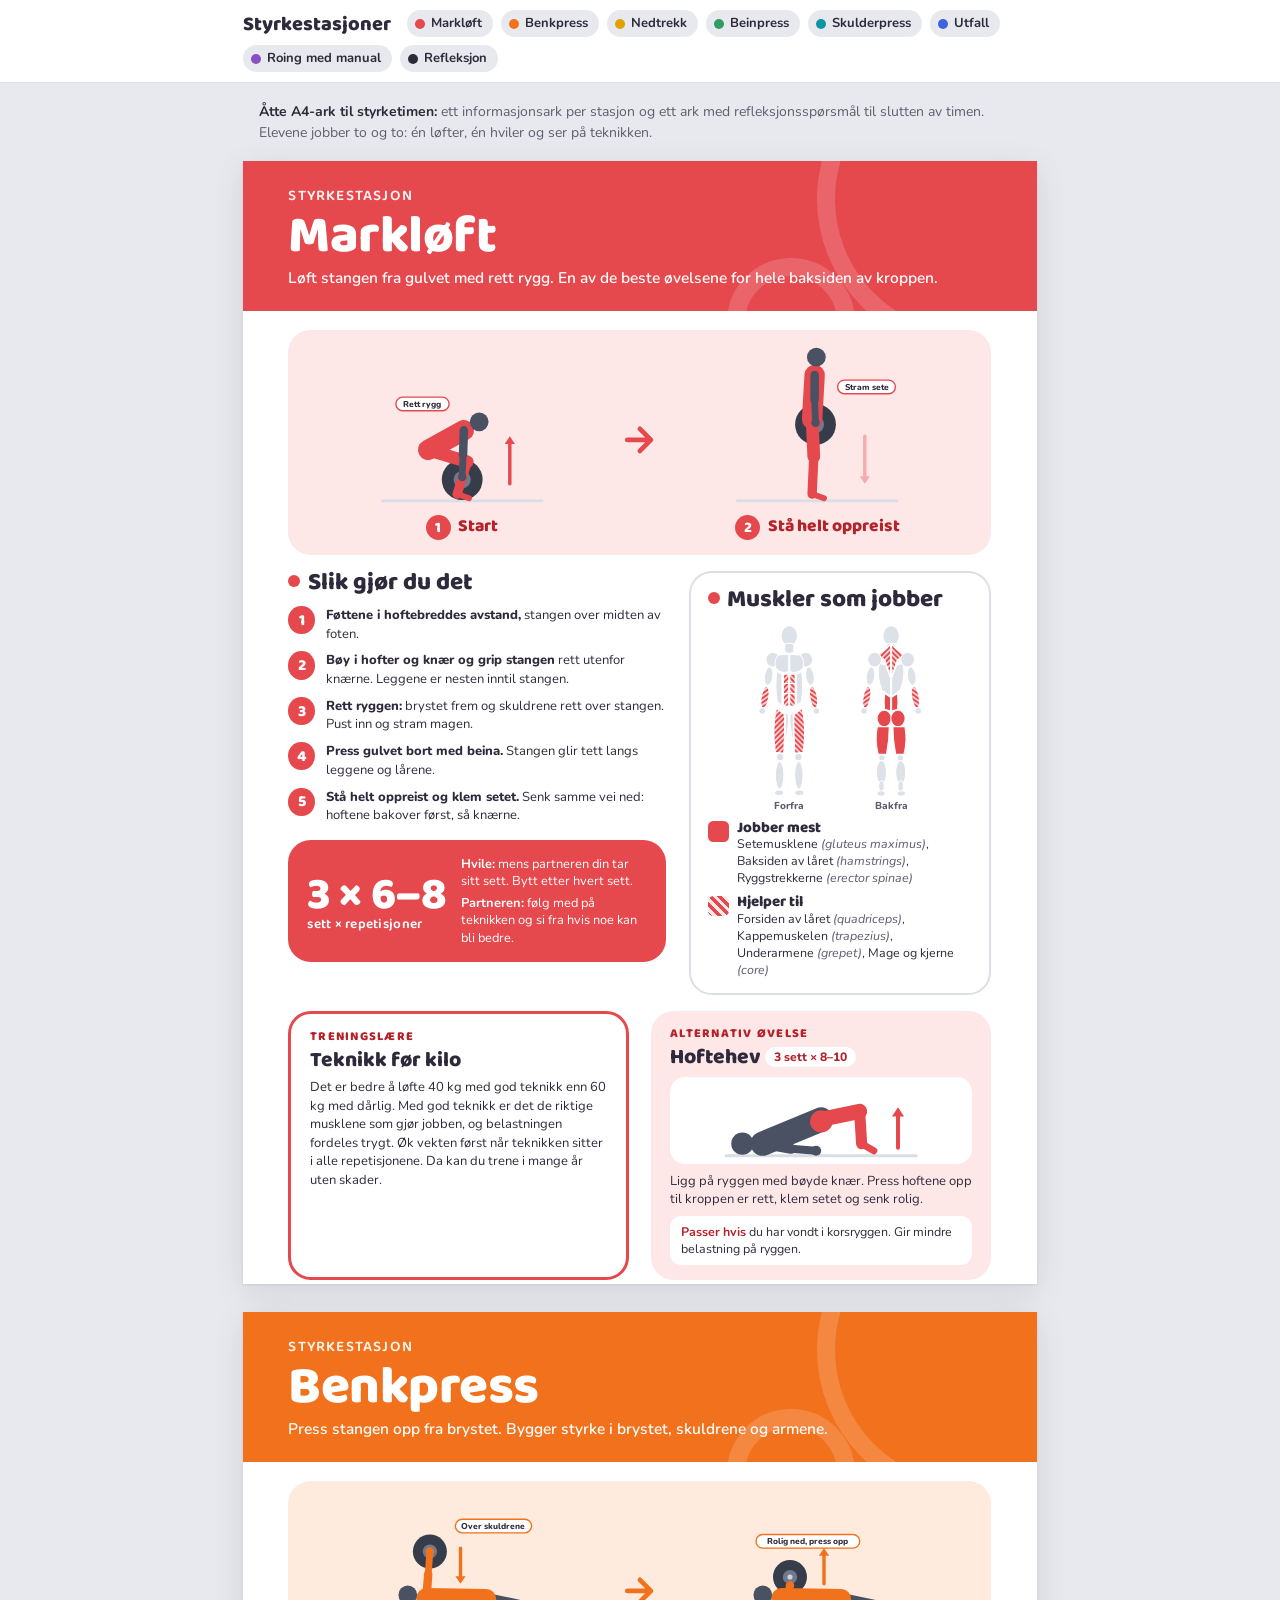
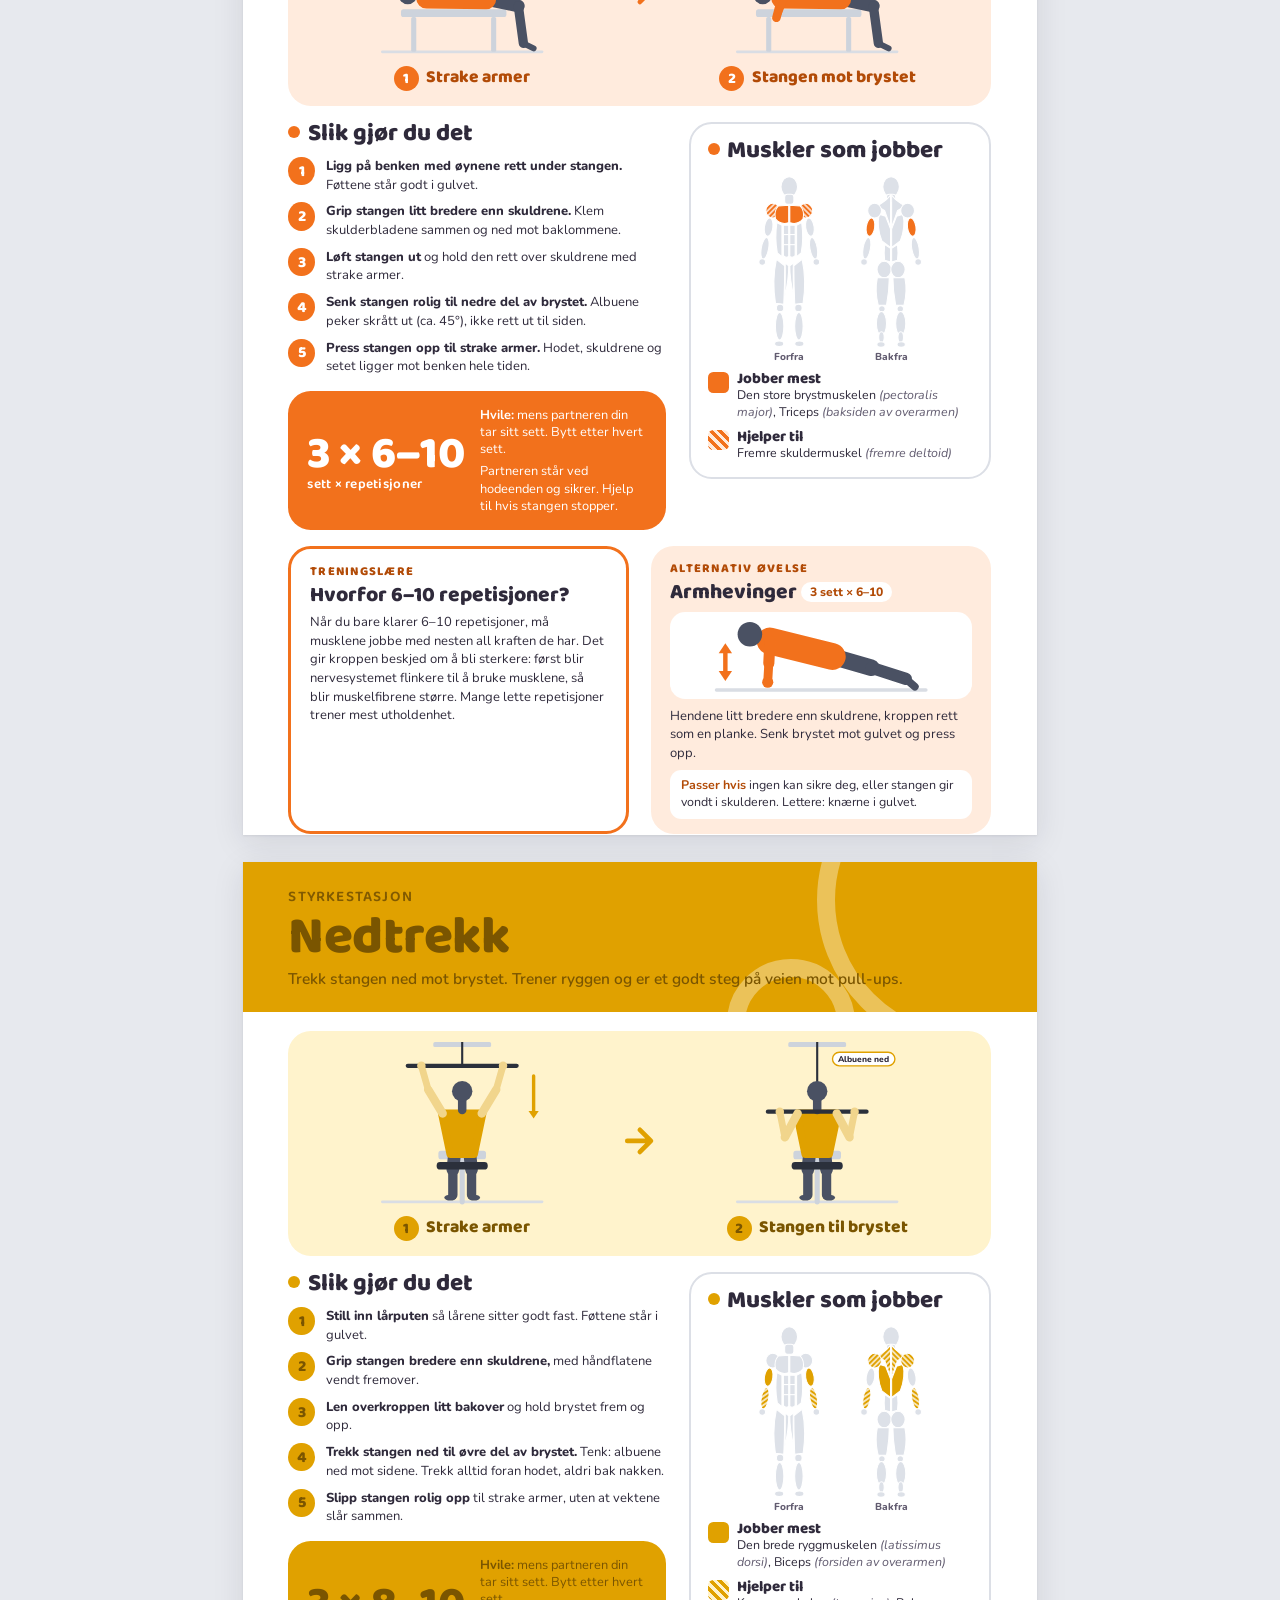
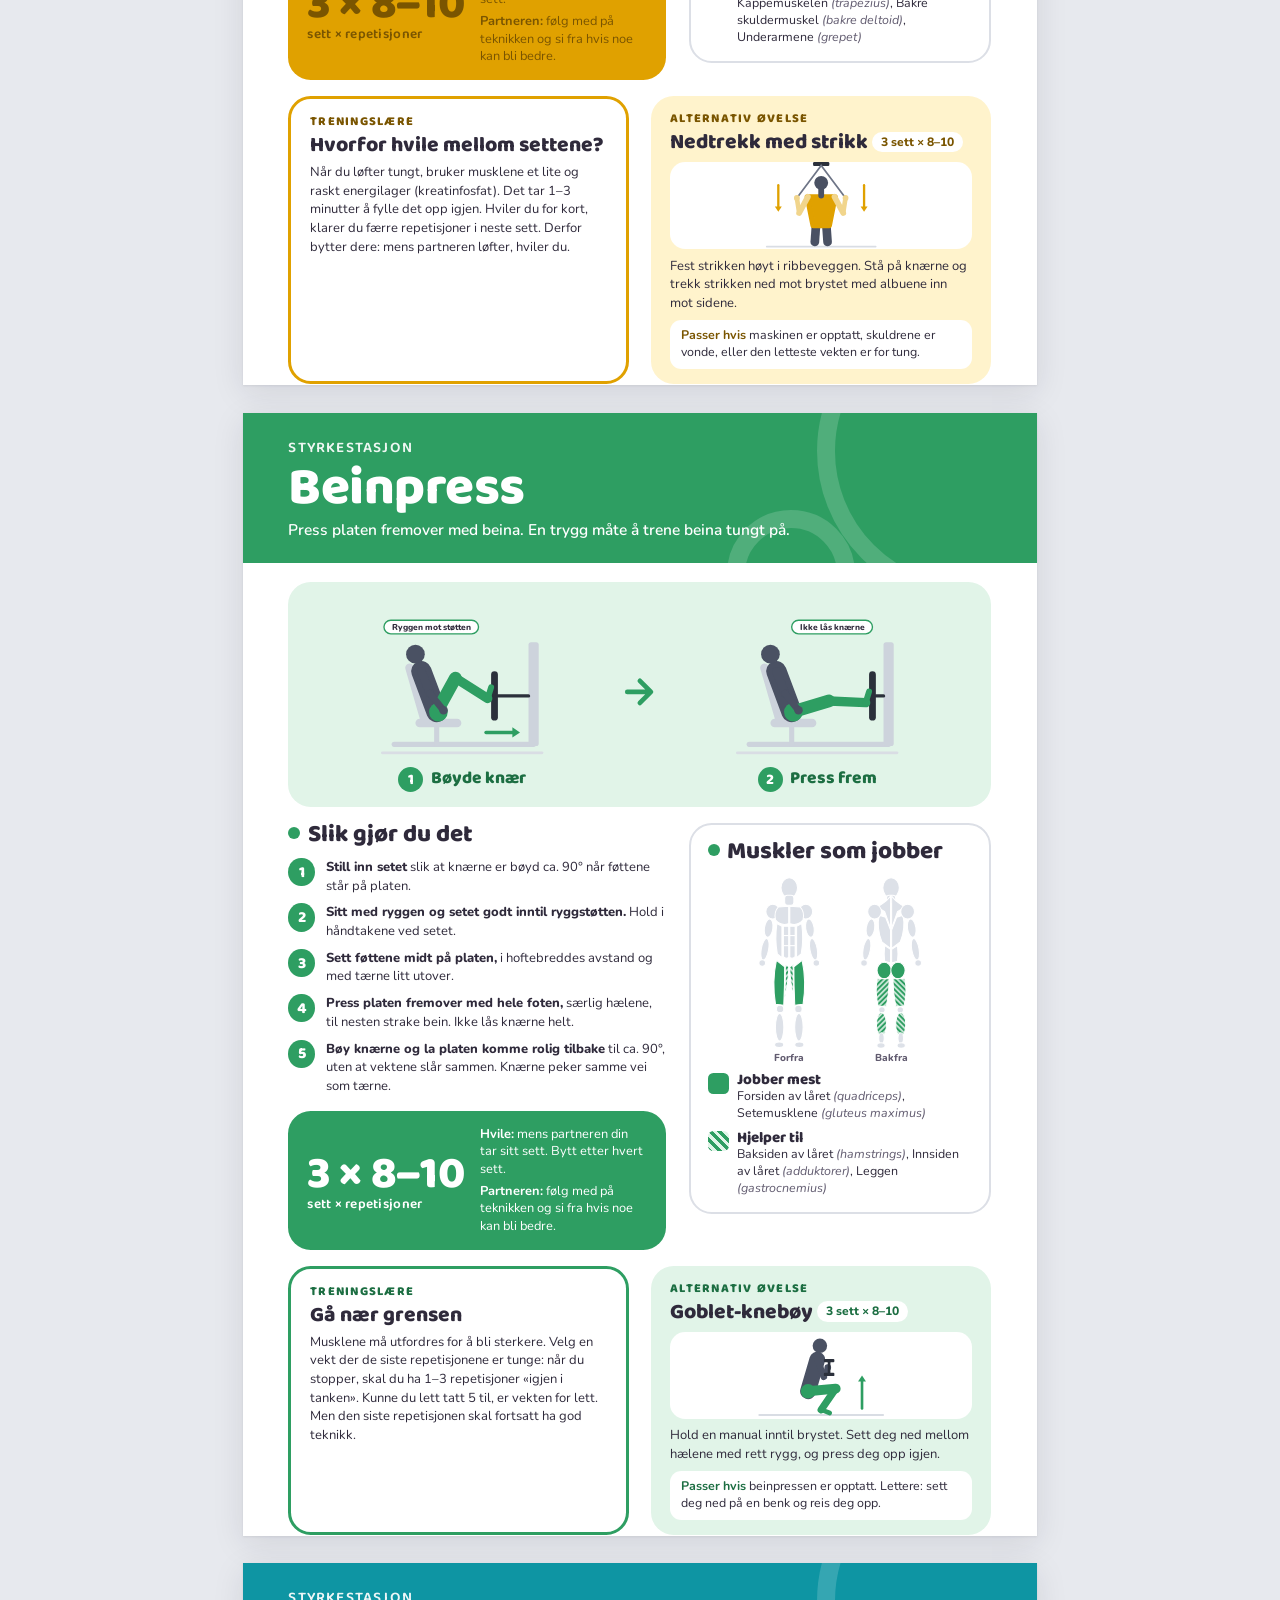
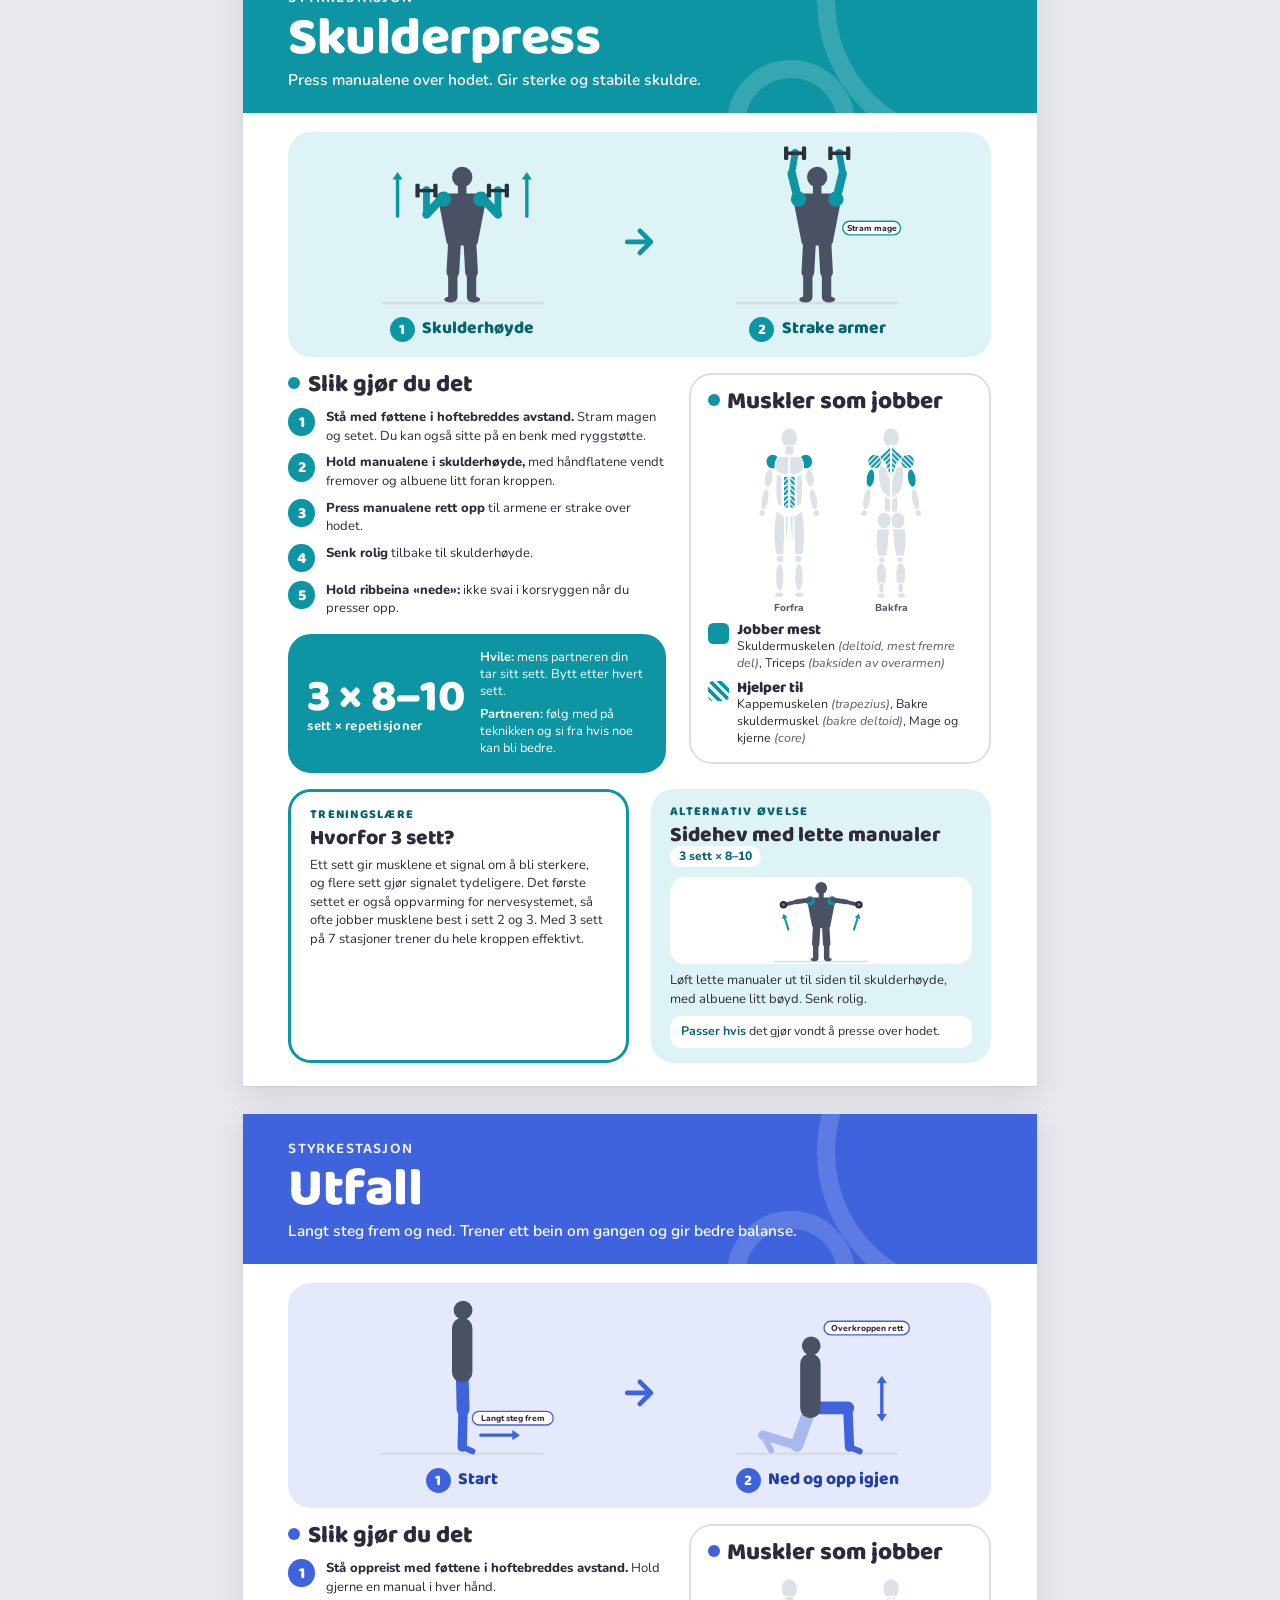
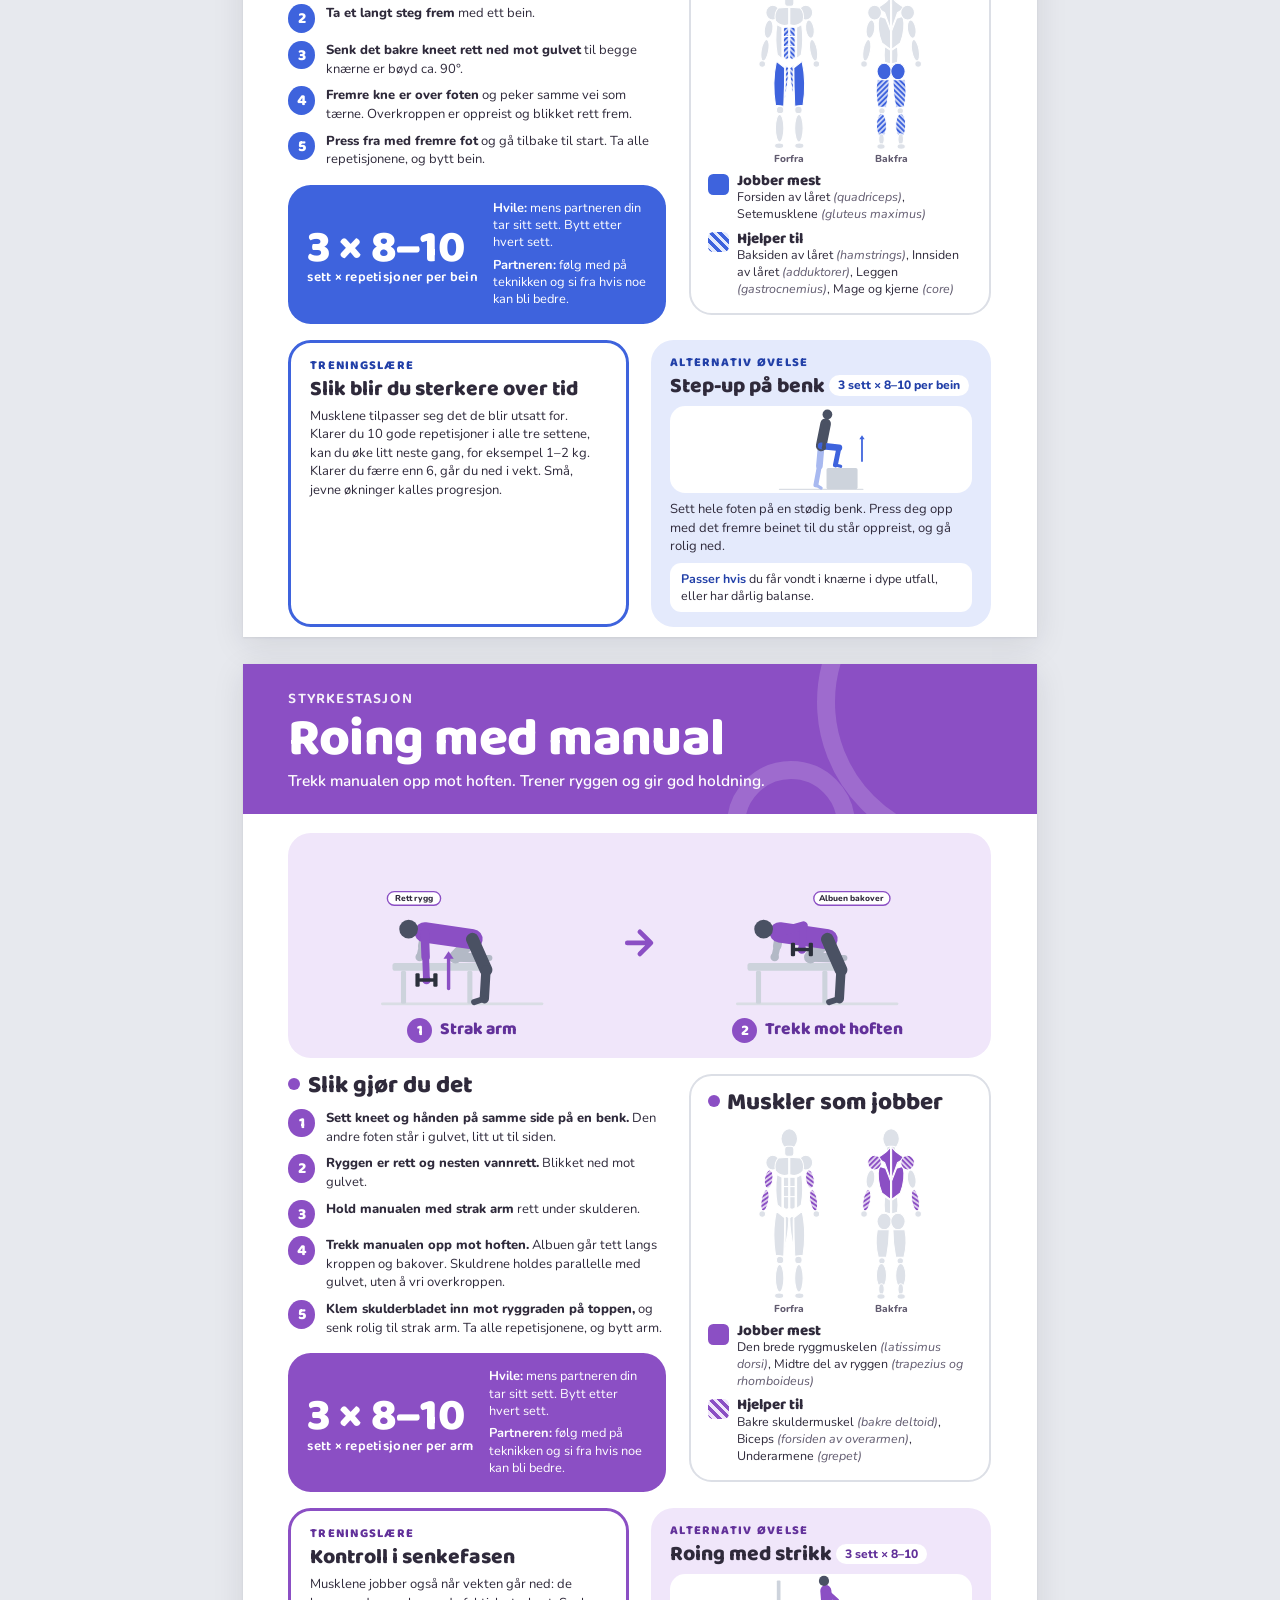
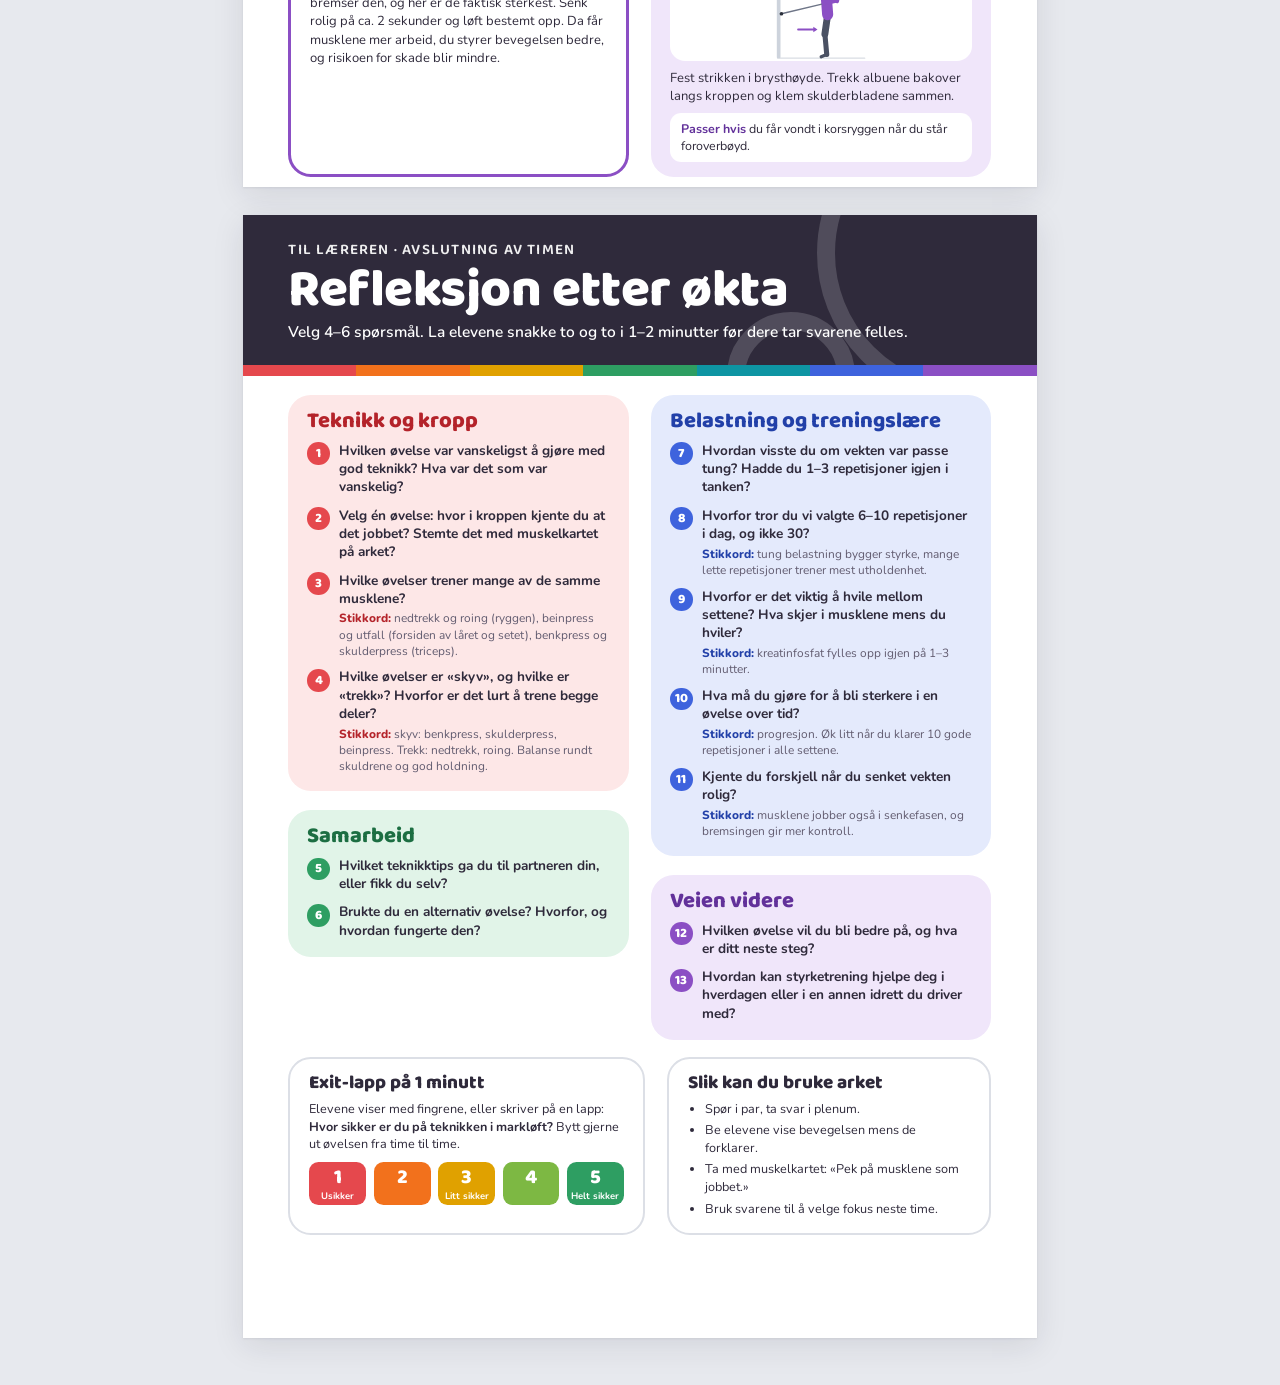
==== commit 7a3cec77: "Beinpress: horisontal maskin der man presser fremover, uten sikring Co-Authored-By: Claude Opus 5.5 " ====
--- a/stasjonsark/stasjonsark.html
+++ b/stasjonsark/stasjonsark.html
@@ -378,19 +378,19 @@
 },
 {
   id: "beinpress", name: "Beinpress", color: "#2E9E62", soft: "#E1F4E8", ink: "#1C6E42",
-  sub: "Press platen bort med beina. En trygg måte å trene beina tungt på.",
+  sub: "Press platen fremover med beina. En trygg måte å trene beina tungt på.",
   reps: "8–10",
   poses: [
-    { label: "Bøyde knær", draw: (d) => d.floor(188) + d.ln([110, 168], [192, 90], 6, d.eq2) + d.ln([60, 160], [60, 188], 6, d.eq2) + d.ln([92, 168], [104, 188], 6, d.eq2) + d.ln([22, 131], [90, 172], 9, d.eq2) + d.ln([130, 103], [150, 128], 4, d.eq) + d.ln([119, 91], [141, 115], 7, d.eq) + d.torso([80, 150], [36, 122], d.body) + d.head([19, 111], d.body) + d.circ([82, 150], 11, d.hi) + d.leg([80, 150], [79, 105], [124, 109], [117, 100], d.hi) + d.arm([36, 122], [52, 142], [70, 152], d.body) + d.arrow([150, 172], [184, 138], d.hi) + d.tag(8, 56, "Ryggen inntil setet") },
-    { label: "Press ut", draw: (d) => d.floor(188) + d.ln([110, 168], [192, 90], 6, d.eq2) + d.ln([60, 160], [60, 188], 6, d.eq2) + d.ln([92, 168], [104, 188], 6, d.eq2) + d.ln([22, 131], [90, 172], 9, d.eq2) + d.ln([150, 84], [170, 108], 4, d.eq) + d.ln([139, 72], [161, 96], 7, d.eq) + d.torso([80, 150], [36, 122], d.body) + d.head([19, 111], d.body) + d.circ([82, 150], 11, d.hi) + d.leg([80, 150], [106, 114], [144, 90], [137, 82], d.hi) + d.arm([36, 122], [52, 142], [70, 152], d.body) + d.tag(8, 56, "Ikke lås knærne") },
+    { label: "Bøyde knær", draw: (d) => d.floor(188) + d.ln([20, 178], [184, 178], 6, d.eq2) + d.rect(178, 58, 12, 122, d.eq2, 3) + d.ln([70, 157], [70, 178], 6, d.eq2) + d.ln([56, 150], [38, 88], 10, d.eq2) + d.ln([50, 153], [94, 153], 10, d.eq2) + d.ln([142, 121], [178, 121], 4, d.eq) + d.ln([138, 96], [138, 146], 8, d.eq) + d.torso([70, 140], [52, 92], d.body) + d.head([45, 72], d.body) + d.circ([72, 140], 11, d.hi) + d.leg([70, 140], [92, 100], [130, 124], [134, 111], d.hi) + d.arm([52, 92], [62, 118], [78, 138], d.body) + d.arrow([128, 164], [168, 164], d.hi) + d.tag(8, 40, "Ryggen mot støtten") },
+    { label: "Press frem", draw: (d) => d.floor(188) + d.ln([20, 178], [184, 178], 6, d.eq2) + d.rect(178, 58, 12, 122, d.eq2, 3) + d.ln([70, 157], [70, 178], 6, d.eq2) + d.ln([56, 150], [38, 88], 10, d.eq2) + d.ln([50, 153], [94, 153], 10, d.eq2) + d.ln([169, 121], [178, 121], 4, d.eq) + d.ln([165, 96], [165, 146], 8, d.eq) + d.torso([70, 140], [52, 92], d.body) + d.head([45, 72], d.body) + d.circ([72, 140], 11, d.hi) + d.leg([70, 140], [114, 127], [157, 129], [161, 116], d.hi) + d.arm([52, 92], [62, 118], [78, 138], d.body) + d.tag(70, 40, "Ikke lås knærne") },
   ],
   prim: ["quads", "glutes"], sec: ["hamstrings", "adductors", "calves"],
   steps: [
-    ["Sitt med ryggen og setet", "godt inn mot ryggstøtten."],
+    ["Still inn setet", "slik at knærne er bøyd ca. 90° når føttene står på platen."],
+    ["Sitt med ryggen og setet godt inntil ryggstøtten.", "Hold i håndtakene ved setet."],
     ["Sett føttene midt på platen,", "i hoftebreddes avstand og med tærne litt utover."],
-    ["Press platen opp og løsne sikringen.", "Hold i håndtakene ved setet."],
-    ["Bøy knærne og senk platen rolig", "til knærne er ca. 90°, eller så langt du klarer uten at korsryggen slipper setet. Knærne peker samme vei som tærne."],
-    ["Press opp med hele foten,", "særlig hælene, til nesten strake bein. Ikke lås knærne helt."],
+    ["Press platen fremover med hele foten,", "særlig hælene, til nesten strake bein. Ikke lås knærne helt."],
+    ["Bøy knærne og la platen komme rolig tilbake", "til ca. 90°, uten at vektene slår sammen. Knærne peker samme vei som tærne."],
   ],
   theory: { t: "Gå nær grensen", p: [
     "Musklene må utfordres for å bli sterkere. Velg en vekt der de siste repetisjonene er tunge: når du stopper, skal du ha 1–3 repetisjoner «igjen i tanken». Kunne du lett tatt 5 til, er vekten for lett. Men den siste repetisjonen skal fortsatt ha god teknikk.",
